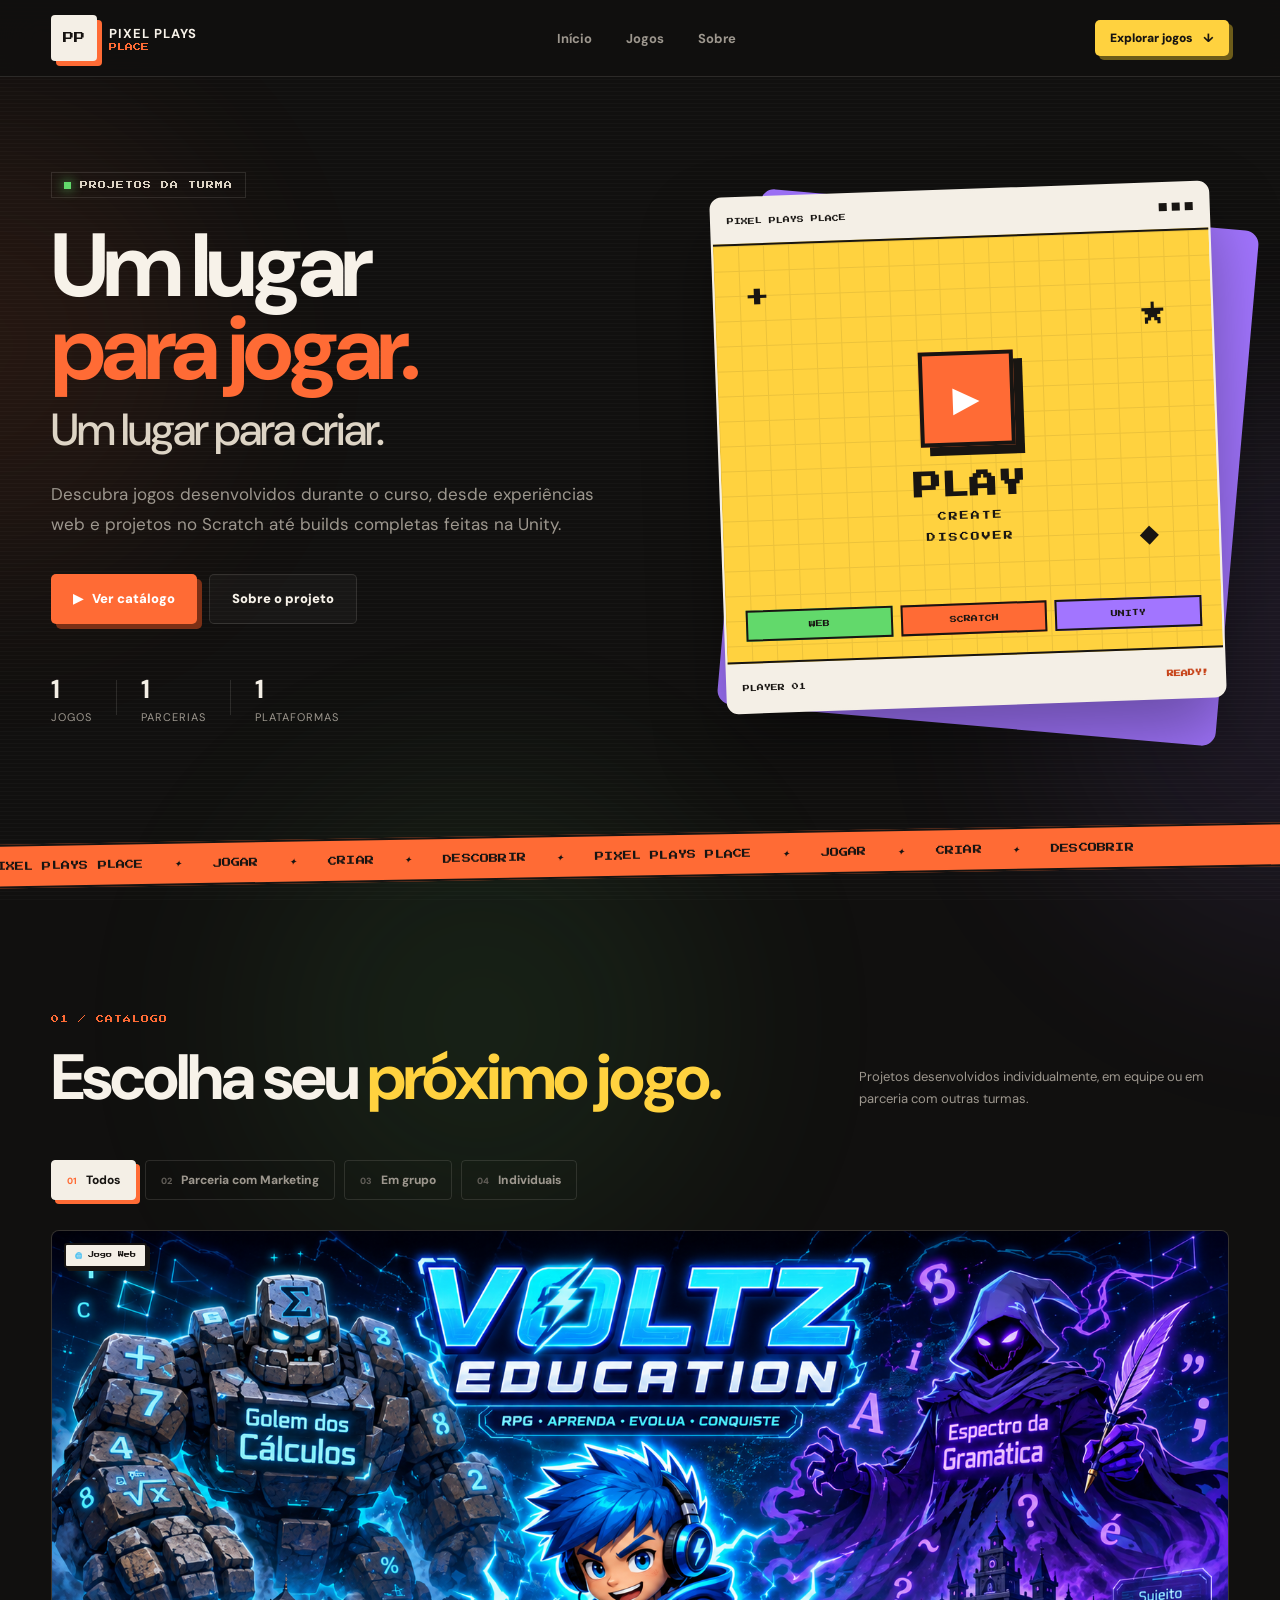
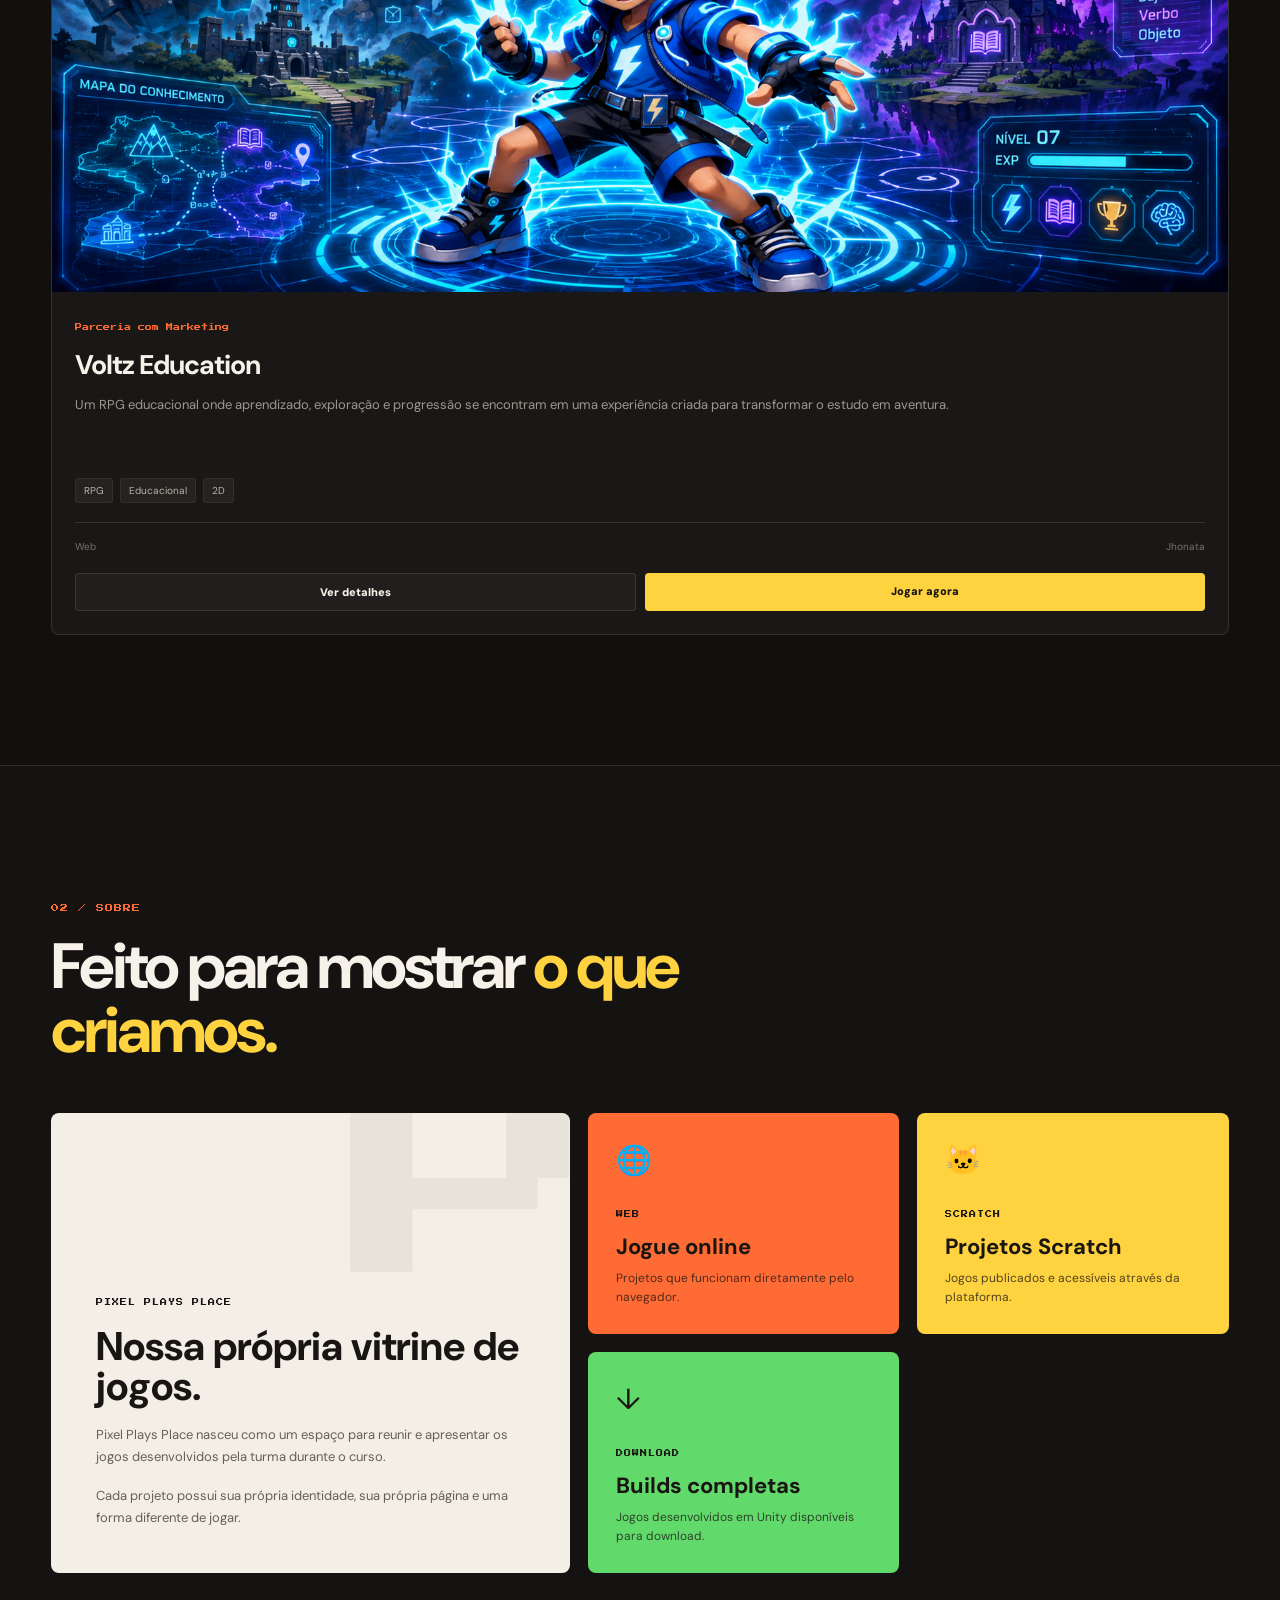
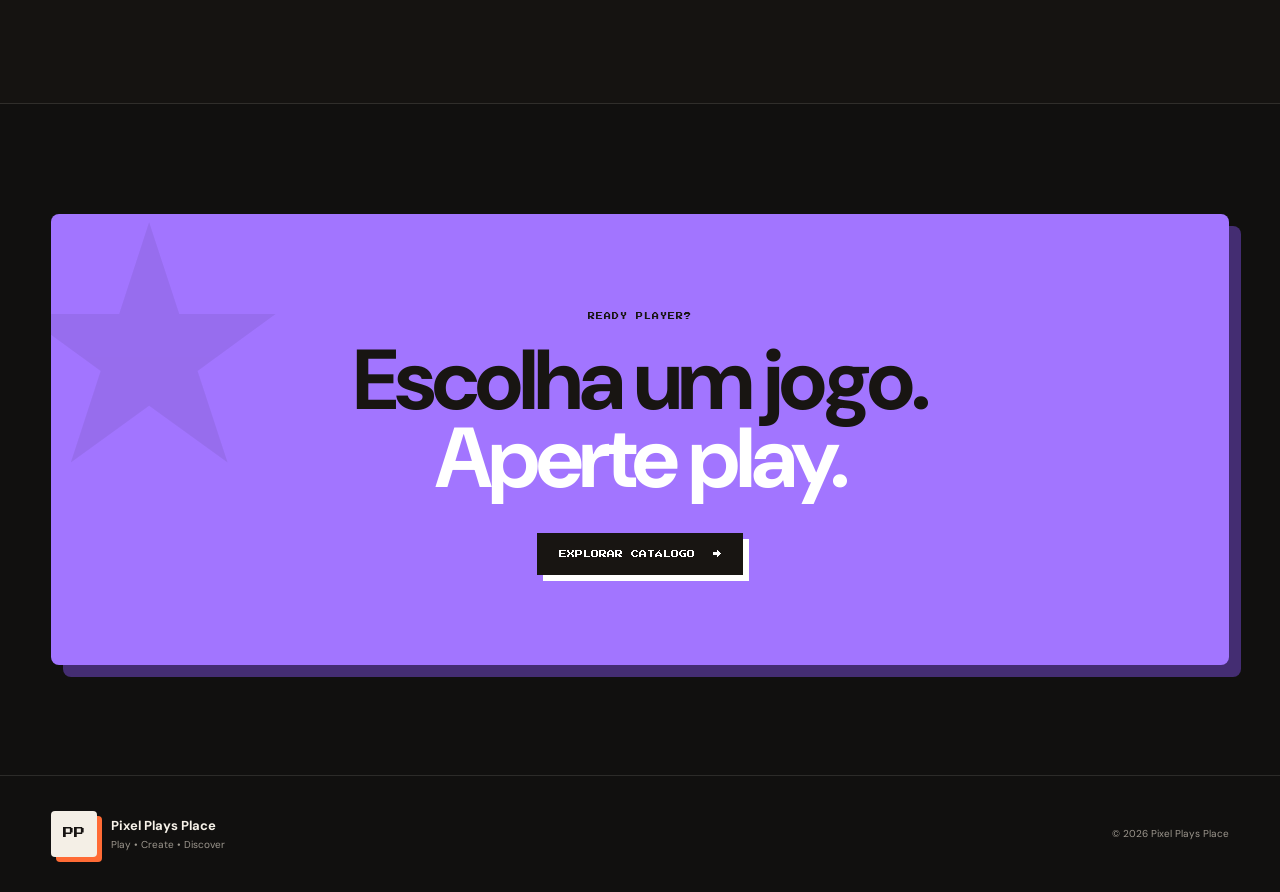
==== index.html @ 3dd35970 "First commit" ====
<!DOCTYPE html>
<html lang="pt-BR">
<head>
  <meta charset="UTF-8">

  <meta
    name="viewport"
    content="width=device-width, initial-scale=1.0"
  >

  <meta
    name="description"
    content="Pixel Plays Place — descubra os jogos desenvolvidos pela nossa turma."
  >

  <title>Pixel Plays Place</title>

  <link rel="preconnect" href="https://fonts.googleapis.com">
  <link rel="preconnect" href="https://fonts.gstatic.com" crossorigin>

  <link
    href="https://fonts.googleapis.com/css2?family=DM+Sans:wght@400;500;600;700;800&family=Press+Start+2P&display=swap"
    rel="stylesheet"
  >

  <link rel="stylesheet" href="style.css">
</head>

<body>

  <!-- DECORAÇÃO -->
  <div class="background-noise"></div>

  <div class="floating-shape shape-one"></div>
  <div class="floating-shape shape-two"></div>
  <div class="floating-shape shape-three"></div>


  <!-- HEADER -->
  <header class="header">

    <div class="container header-content">

      <a href="#inicio" class="brand">

        <div class="brand-icon">
          PP
        </div>

        <div class="brand-text">
          <strong>PIXEL PLAYS</strong>
          <span>PLACE</span>
        </div>

      </a>


      <nav class="nav">

        <a href="#inicio">
          Início
        </a>

        <a href="#jogos">
          Jogos
        </a>

        <a href="#sobre">
          Sobre
        </a>

      </nav>


      <a
        href="#jogos"
        class="header-action"
      >
        Explorar jogos
        <span>↓</span>
      </a>

    </div>

  </header>



  <main>


    <!-- ========================================= -->
    <!-- HERO -->
    <!-- ========================================= -->

    <section class="hero" id="inicio">

      <div class="container hero-grid">


        <div class="hero-text">

          <div class="hero-label">
            <span class="status-dot"></span>
            PROJETOS DA TURMA
          </div>


          <h1>
            Um lugar
            <span>para jogar.</span>

            <small>
              Um lugar para criar.
            </small>
          </h1>


          <p>
            Descubra jogos desenvolvidos durante o curso,
            desde experiências web e projetos no Scratch
            até builds completas feitas na Unity.
          </p>


          <div class="hero-actions">

            <a
              href="#jogos"
              class="main-button"
            >
              <span>▶</span>
              Ver catálogo
            </a>


            <a
              href="#sobre"
              class="ghost-button"
            >
              Sobre o projeto
            </a>

          </div>


          <div class="hero-stats">

            <div class="hero-stat">
              <strong id="totalJogos">
                0
              </strong>

              <span>
                jogos
              </span>
            </div>


            <div class="stat-divider"></div>


            <div class="hero-stat">
              <strong id="totalParcerias">
                0
              </strong>

              <span>
                parcerias
              </span>
            </div>


            <div class="stat-divider"></div>


            <div class="hero-stat">
              <strong id="totalPlataformas">
                0
              </strong>

              <span>
                plataformas
              </span>
            </div>

          </div>

        </div>



        <!-- ARTE DA MARCA -->
        <div class="hero-visual">

          <div class="playground-shadow"></div>


          <div class="playground-card">

            <div class="playground-top">

              <span>
                PIXEL PLAYS PLACE
              </span>

              <div class="mini-dots">
                <i></i>
                <i></i>
                <i></i>
              </div>

            </div>


            <div class="playground-screen">

              <div class="pixel-decoration pixel-a">
                +
              </div>

              <div class="pixel-decoration pixel-b">
                ★
              </div>

              <div class="pixel-decoration pixel-c">
                ◆
              </div>


              <div class="play-logo">

                <div class="play-logo-symbol">
                  ▶
                </div>

                <strong>
                  PLAY
                </strong>

                <span>
                  CREATE
                </span>

                <span>
                  DISCOVER
                </span>

              </div>


              <div class="platform-row">

                <div class="platform-chip web">
                  WEB
                </div>

                <div class="platform-chip scratch">
                  SCRATCH
                </div>

                <div class="platform-chip unity">
                  UNITY
                </div>

              </div>

            </div>


            <div class="playground-footer">

              <span>
                PLAYER 01
              </span>

              <strong>
                READY!
              </strong>

            </div>

          </div>

        </div>

      </div>

    </section>



    <!-- ========================================= -->
    <!-- MARQUEE -->
    <!-- ========================================= -->

    <section class="marquee-section">

      <div class="marquee">

        <div class="marquee-content">

          <span>
            PIXEL PLAYS PLACE
          </span>

          <i>✦</i>

          <span>
            JOGAR
          </span>

          <i>✦</i>

          <span>
            CRIAR
          </span>

          <i>✦</i>

          <span>
            DESCOBRIR
          </span>

          <i>✦</i>

          <span>
            PIXEL PLAYS PLACE
          </span>

          <i>✦</i>

          <span>
            JOGAR
          </span>

          <i>✦</i>

          <span>
            CRIAR
          </span>

          <i>✦</i>

          <span>
            DESCOBRIR
          </span>

        </div>

      </div>

    </section>



    <!-- ========================================= -->
    <!-- JOGOS -->
    <!-- ========================================= -->

    <section
      class="games-section"
      id="jogos"
    >

      <div class="container">


        <div class="section-heading">

          <div>

            <span class="section-number">
              01 / CATÁLOGO
            </span>

            <h2>
              Escolha seu
              <span>próximo jogo.</span>
            </h2>

          </div>


          <p>
            Projetos desenvolvidos individualmente,
            em equipe ou em parceria com outras turmas.
          </p>

        </div>



        <!-- FILTROS -->

        <div class="filters">

          <button
            class="filter active"
            data-filter="todos"
          >
            <span>01</span>
            Todos
          </button>


          <button
            class="filter"
            data-filter="marketing"
          >
            <span>02</span>
            Parceria com Marketing
          </button>


          <button
            class="filter"
            data-filter="grupo"
          >
            <span>03</span>
            Em grupo
          </button>


          <button
            class="filter"
            data-filter="individual"
          >
            <span>04</span>
            Individuais
          </button>

        </div>



        <!-- JOGOS GERADOS PELO JS -->

        <div
          class="games-grid"
          id="gamesGrid"
        ></div>



        <!-- VAZIO -->

        <div
          class="empty-state"
          id="emptyState"
        >

          <div class="empty-icon">
            ?
          </div>

          <h3>
            Nenhum jogo por aqui ainda.
          </h3>

          <p>
            Novos projetos serão adicionados em breve.
          </p>

        </div>

      </div>

    </section>



    <!-- ========================================= -->
    <!-- SOBRE -->
    <!-- ========================================= -->

    <section
      class="about-section"
      id="sobre"
    >

      <div class="container">


        <div class="section-heading">

          <div>

            <span class="section-number">
              02 / SOBRE
            </span>

            <h2>
              Feito para mostrar
              <span>o que criamos.</span>
            </h2>

          </div>

        </div>



        <div class="about-grid">


          <article class="about-main-card">

            <div class="about-symbol">
              P
            </div>

            <div>

              <span class="small-label">
                PIXEL PLAYS PLACE
              </span>


              <h3>
                Nossa própria vitrine de jogos.
              </h3>


              <p>
                Pixel Plays Place nasceu como um espaço
                para reunir e apresentar os jogos
                desenvolvidos pela turma durante o curso.
              </p>


              <p>
                Cada projeto possui sua própria identidade,
                sua própria página e uma forma diferente
                de jogar.
              </p>

            </div>

          </article>



          <article class="about-card orange-card">

            <span class="about-icon">
              🌐
            </span>

            <div>

              <span class="small-label">
                WEB
              </span>

              <h3>
                Jogue online
              </h3>

              <p>
                Projetos que funcionam diretamente
                pelo navegador.
              </p>

            </div>

          </article>



          <article class="about-card yellow-card">

            <span class="about-icon">
              🐱
            </span>

            <div>

              <span class="small-label">
                SCRATCH
              </span>

              <h3>
                Projetos Scratch
              </h3>

              <p>
                Jogos publicados e acessíveis
                através da plataforma.
              </p>

            </div>

          </article>



          <article class="about-card green-card">

            <span class="about-icon">
              ↓
            </span>

            <div>

              <span class="small-label">
                DOWNLOAD
              </span>

              <h3>
                Builds completas
              </h3>

              <p>
                Jogos desenvolvidos em Unity
                disponíveis para download.
              </p>

            </div>

          </article>


        </div>

      </div>

    </section>



    <!-- ========================================= -->
    <!-- CTA -->
    <!-- ========================================= -->

    <section class="final-section">

      <div class="container">

        <div class="final-card">

          <div class="final-decoration">
            ★
          </div>


          <span class="small-label">
            READY PLAYER?
          </span>


          <h2>
            Escolha um jogo.
            <br>
            <span>Aperte play.</span>
          </h2>


          <a
            href="#jogos"
            class="final-button"
          >
            EXPLORAR CATÁLOGO
            <span>→</span>
          </a>

        </div>

      </div>

    </section>


  </main>



  <!-- ========================================= -->
  <!-- FOOTER -->
  <!-- ========================================= -->

  <footer class="footer">

    <div class="container footer-content">


      <a href="#inicio" class="footer-brand">

        <div class="brand-icon">
          PP
        </div>

        <div>

          <strong>
            Pixel Plays Place
          </strong>

          <span>
            Play • Create • Discover
          </span>

        </div>

      </a>


      <p>
        ©
        <span id="currentYear"></span>
        Pixel Plays Place
      </p>

    </div>

  </footer>


  <script src="script.js"></script>

</body>
</html>
---- style.css ----
:root {
  --background: #11100f;
  --background-soft: #191715;

  --cream: #f4efe6;
  --cream-dark: #ddd4c5;

  --text: #f7f2e9;
  --text-muted: #9d978e;

  --orange: #ff6b35;
  --yellow: #ffd23f;
  --green: #62d96b;
  --purple: #a275ff;
  --pink: #ff77a8;
  --blue: #5ba8ff;

  --border: rgba(244, 239, 230, 0.12);

  --container: 1200px;
}


/* ==========================================
   RESET
========================================== */

* {
  margin: 0;
  padding: 0;
  box-sizing: border-box;
}


html {
  scroll-behavior: smooth;
}


body {
  min-height: 100vh;

  overflow-x: hidden;

  background:
    var(--background);

  color:
    var(--text);

  font-family:
    "DM Sans",
    sans-serif;
}


a {
  color: inherit;
  text-decoration: none;
}


button {
  font: inherit;
}


img {
  display: block;
  width: 100%;
}


.container {
  width:
    min(
      92%,
      var(--container)
    );

  margin:
    0 auto;
}



/* ==========================================
   BACKGROUND
========================================== */

.background-noise {
  position: fixed;

  inset: 0;

  pointer-events: none;

  z-index: -1;

  opacity: 0.025;

  background-image:
    repeating-linear-gradient(
      0deg,
      white 0,
      white 1px,
      transparent 1px,
      transparent 4px
    );
}


.floating-shape {
  position: fixed;

  z-index: -2;

  border-radius: 50%;

  filter: blur(110px);

  opacity: 0.09;
}


.shape-one {
  width: 450px;
  height: 450px;

  background:
    var(--orange);

  top: 120px;
  left: -250px;
}


.shape-two {
  width: 550px;
  height: 550px;

  background:
    var(--purple);

  right: -320px;
  top: 45%;
}


.shape-three {
  width: 450px;
  height: 450px;

  background:
    var(--green);

  left: 20%;
  bottom: -350px;
}



/* ==========================================
   HEADER
========================================== */

.header {
  position: sticky;

  top: 0;

  z-index: 1000;

  background:
    rgba(17, 16, 15, 0.85);

  backdrop-filter:
    blur(18px);

  border-bottom:
    1px solid var(--border);
}


.header-content {
  min-height: 76px;

  display: flex;

  align-items: center;
  justify-content: space-between;
}


.brand {
  display: flex;

  align-items: center;

  gap: 12px;
}


.brand-icon {
  width: 46px;
  height: 46px;

  display: grid;

  place-items: center;

  background:
    var(--cream);

  color:
    #171412;

  border-radius:
    4px;

  font-family:
    "Press Start 2P",
    monospace;

  font-size: 11px;

  box-shadow:
    5px 5px 0
    var(--orange);
}


.brand-text {
  display: flex;

  flex-direction: column;

  gap: 1px;
}


.brand-text strong {
  font-size: 13px;

  letter-spacing: 1px;
}


.brand-text span {
  color:
    var(--orange);

  font-family:
    "Press Start 2P",
    monospace;

  font-size: 8px;
}


.nav {
  display: flex;

  align-items: center;

  gap: 34px;
}


.nav a {
  position: relative;

  color:
    var(--text-muted);

  font-size: 13px;

  font-weight: 700;

  transition:
    color 0.2s;
}


.nav a::after {
  content: "";

  position: absolute;

  left: 0;
  right: 100%;

  bottom: -7px;

  height: 2px;

  background:
    var(--orange);

  transition:
    right 0.2s;
}


.nav a:hover {
  color:
    white;
}


.nav a:hover::after {
  right: 0;
}


.header-action {
  display: flex;

  align-items: center;

  gap: 10px;

  padding:
    10px 15px;

  color:
    #171412;

  background:
    var(--yellow);

  border-radius:
    5px;

  font-size: 12px;

  font-weight: 900;

  box-shadow:
    4px 4px 0
    #6d5c19;

  transition:
    transform 0.2s,
    box-shadow 0.2s;
}


.header-action:hover {
  transform:
    translate(
      2px,
      2px
    );

  box-shadow:
    2px 2px 0
    #6d5c19;
}



/* ==========================================
   HERO
========================================== */

.hero {
  min-height:
    710px;

  display: flex;

  align-items: center;

  padding:
    95px 0 110px;
}


.hero-grid {
  display: grid;

  grid-template-columns:
    1.05fr 0.95fr;

  align-items: center;

  gap: 80px;
}


.hero-label {
  width:
    fit-content;

  display: flex;

  align-items: center;

  gap: 9px;

  padding:
    8px 12px;

  border:
    1px solid
    var(--border);

  color:
    var(--cream-dark);

  font-family:
    "Press Start 2P",
    monospace;

  font-size:
    8px;

  letter-spacing:
    1px;
}


.status-dot {
  width: 7px;
  height: 7px;

  background:
    var(--green);

  box-shadow:
    0 0 12px
    var(--green);
}


.hero h1 {
  margin-top:
    26px;

  font-size:
    clamp(
      52px,
      7vw,
      90px
    );

  line-height:
    0.93;

  letter-spacing:
    -5px;
}


.hero h1 > span {
  display: block;

  color:
    var(--orange);
}


.hero h1 small {
  display: block;

  margin-top:
    18px;

  color:
    var(--cream-dark);

  font-size:
    clamp(
      25px,
      4vw,
      45px
    );

  font-weight:
    500;

  letter-spacing:
    -2px;
}


.hero-text > p {
  max-width:
    610px;

  margin-top:
    30px;

  color:
    var(--text-muted);

  font-size:
    17px;

  line-height:
    1.75;
}


.hero-actions {
  display: flex;

  gap: 12px;

  margin-top:
    34px;
}


.main-button,
.ghost-button {
  min-height: 50px;

  padding:
    0 22px;

  display: inline-flex;

  align-items: center;
  justify-content: center;

  gap: 9px;

  border-radius:
    5px;

  font-size:
    13px;

  font-weight:
    900;

  transition:
    0.2s;
}


.main-button {
  background:
    var(--orange);

  color:
    white;

  box-shadow:
    5px 5px 0
    #7b3016;
}


.main-button:hover {
  transform:
    translate(
      2px,
      2px
    );

  box-shadow:
    3px 3px 0
    #7b3016;
}


.ghost-button {
  border:
    1px solid
    var(--border);

  background:
    rgba(
      255,
      255,
      255,
      0.03
    );
}


.ghost-button:hover {
  background:
    rgba(
      255,
      255,
      255,
      0.07
    );
}


.hero-stats {
  margin-top:
    48px;

  display: flex;

  align-items: center;

  gap: 24px;
}


.hero-stat {
  display: flex;

  flex-direction: column;

  gap: 4px;
}


.hero-stat strong {
  color:
    var(--cream);

  font-size: 26px;
}


.hero-stat span {
  color:
    var(--text-muted);

  font-size:
    11px;

  text-transform:
    uppercase;

  letter-spacing:
    1px;
}


.stat-divider {
  width: 1px;
  height: 35px;

  background:
    var(--border);
}



/* ==========================================
   HERO VISUAL
========================================== */

.hero-visual {
  position: relative;

  max-width:
    500px;

  width: 100%;

  margin:
    auto;
}


.playground-shadow {
  position: absolute;

  inset:
    20px -20px -20px 20px;

  background:
    var(--purple);

  border-radius:
    14px;

  transform:
    rotate(5deg);
}


.playground-card {
  position: relative;

  overflow: hidden;

  border:
    2px solid
    var(--cream);

  border-radius:
    12px;

  background:
    var(--cream);

  transform:
    rotate(-2deg);

  box-shadow:
    0 35px 70px
    rgba(
      0,
      0,
      0,
      0.35
    );

  transition:
    transform 0.3s;
}


.playground-card:hover {
  transform:
    rotate(0)
    translateY(-7px);
}


.playground-top {
  min-height:
    45px;

  padding:
    0 15px;

  display: flex;

  align-items: center;
  justify-content: space-between;

  color:
    #1b1815;

  font-family:
    "Press Start 2P",
    monospace;

  font-size:
    7px;
}


.mini-dots {
  display: flex;

  gap: 5px;
}


.mini-dots i {
  width: 8px;
  height: 8px;

  display: block;

  background:
    #181512;
}


.playground-screen {
  min-height:
    420px;

  position: relative;

  display: flex;

  flex-direction: column;

  align-items: center;
  justify-content: center;

  overflow: hidden;

  color:
    #181512;

  background:
    var(--yellow);

  border-top:
    2px solid
    #181512;

  border-bottom:
    2px solid
    #181512;
}


.playground-screen::before {
  content: "";

  position: absolute;

  inset: 0;

  opacity:
    0.08;

  background-image:
    linear-gradient(
      #171412 1px,
      transparent 1px
    ),
    linear-gradient(
      90deg,
      #171412 1px,
      transparent 1px
    );

  background-size:
    25px 25px;
}


.play-logo {
  position: relative;

  z-index: 2;

  display: flex;

  flex-direction: column;

  align-items: center;
}


.play-logo-symbol {
  width: 95px;
  height: 95px;

  margin-bottom:
    25px;

  display: grid;

  place-items: center;

  background:
    var(--orange);

  color:
    white;

  font-size:
    35px;

  border:
    4px solid
    #181512;

  box-shadow:
    9px 9px 0
    #181512;
}


.play-logo strong {
  font-family:
    "Press Start 2P",
    monospace;

  font-size:
    28px;
}


.play-logo span {
  margin-top:
    12px;

  font-family:
    "Press Start 2P",
    monospace;

  font-size:
    9px;

  letter-spacing:
    2px;
}


.platform-row {
  position: absolute;

  left: 20px;
  right: 20px;
  bottom: 20px;

  z-index: 2;

  display: grid;

  grid-template-columns:
    repeat(
      3,
      1fr
    );

  gap: 8px;
}


.platform-chip {
  padding:
    10px 4px;

  text-align: center;

  border:
    2px solid
    #181512;

  color:
    #181512;

  font-family:
    "Press Start 2P",
    monospace;

  font-size:
    7px;
}


.platform-chip.web {
  background:
    var(--green);
}


.platform-chip.scratch {
  background:
    var(--orange);
}


.platform-chip.unity {
  background:
    var(--purple);
}


.pixel-decoration {
  position: absolute;

  z-index: 2;

  font-family:
    "Press Start 2P",
    monospace;

  font-size:
    25px;
}


.pixel-a {
  left: 30px;
  top: 40px;
}


.pixel-b {
  right: 45px;
  top: 70px;
}


.pixel-c {
  right: 60px;
  bottom: 100px;
}


.playground-footer {
  min-height:
    48px;

  padding:
    0 15px;

  display: flex;

  align-items: center;
  justify-content: space-between;

  color:
    #181512;

  font-family:
    "Press Start 2P",
    monospace;

  font-size:
    7px;
}


.playground-footer strong {
  color:
    #c7441a;
}



/* ==========================================
   MARQUEE
========================================== */

.marquee-section {
  overflow: hidden;

  padding:
    14px 0;

  color:
    #171412;

  background:
    var(--orange);

  border-top:
    2px solid
    #171412;

  border-bottom:
    2px solid
    #171412;

  transform:
    rotate(-1deg)
    scale(1.02);
}


.marquee {
  width:
    max-content;
}


.marquee-content {
  display: flex;

  align-items: center;

  gap: 30px;

  white-space:
    nowrap;

  animation:
    marqueeMove
    22s linear infinite;

  font-family:
    "Press Start 2P",
    monospace;

  font-size:
    9px;
}


@keyframes marqueeMove {

  from {
    transform:
      translateX(0);
  }

  to {
    transform:
      translateX(-50%);
  }

}



/* ==========================================
   SEÇÕES
========================================== */

.games-section,
.about-section {
  padding:
    130px 0;
}


.section-heading {
  display: flex;

  justify-content:
    space-between;

  align-items:
    flex-end;

  gap:
    60px;

  margin-bottom:
    50px;
}


.section-number {
  color:
    var(--orange);

  font-family:
    "Press Start 2P",
    monospace;

  font-size:
    8px;

  letter-spacing:
    1px;
}


.section-heading h2 {
  max-width:
    700px;

  margin-top:
    18px;

  font-size:
    clamp(
      38px,
      5vw,
      65px
    );

  line-height:
    1;

  letter-spacing:
    -3px;
}


.section-heading h2 span {
  color:
    var(--yellow);
}


.section-heading > p {
  max-width:
    370px;

  color:
    var(--text-muted);

  font-size:
    13px;

  line-height:
    1.7;
}



/* ==========================================
   FILTROS
========================================== */

.filters {
  display: flex;

  flex-wrap: wrap;

  gap: 9px;

  margin-bottom:
    30px;
}


.filter {
  padding:
    11px 15px;

  border:
    1px solid
    var(--border);

  border-radius:
    4px;

  background:
    transparent;

  color:
    var(--text-muted);

  cursor:
    pointer;

  font-size:
    12px;

  font-weight:
    800;

  transition:
    0.2s;
}


.filter span {
  margin-right:
    6px;

  color:
    #625e58;

  font-size:
    9px;
}


.filter:hover {
  background:
    rgba(
      255,
      255,
      255,
      0.04
    );

  color:
    white;
}


.filter.active {
  background:
    var(--cream);

  color:
    #181512;

  border-color:
    var(--cream);

  box-shadow:
    4px 4px 0
    var(--orange);
}


.filter.active span {
  color:
    var(--orange);
}



/* ==========================================
   GAME GRID
========================================== */

.games-grid {
  display: grid;

  grid-template-columns:
    repeat(
      auto-fit,
      minmax(
        300px,
        1fr
      )
    );

  gap: 25px;
}



/* ==========================================
   GAME CARD
========================================== */

.game-card {
  position: relative;

  overflow: hidden;

  border-radius:
    8px;

  background:
    #1a1816;

  border:
    1px solid
    var(--border);

  transition:
    transform 0.25s,
    box-shadow 0.25s;
}


.game-card:hover {
  transform:
    translateY(-8px);

  box-shadow:
    8px 8px 0
    var(--purple);
}


.game-cover {
  position: relative;

  aspect-ratio:
    16 / 9;

  overflow: hidden;

  background:
    #292522;
}


.game-cover img {
  width: 100%;
  height: 100%;

  object-fit: cover;

  object-position:
    center;

  transition:
    transform 0.4s;
}


.game-card:hover
.game-cover img {
  transform:
    scale(1.045);
}


.game-placeholder {
  width: 100%;
  height: 100%;

  display: grid;

  place-items: center;

  background:
    var(--yellow);

  color:
    #181512;
}


.game-placeholder span {
  font-family:
    "Press Start 2P",
    monospace;

  font-size:
    30px;
}


.game-type {
  position: absolute;

  top: 12px;
  left: 12px;

  padding:
    7px 9px;

  color:
    #181512;

  background:
    var(--cream);

  border:
    2px solid
    #181512;

  border-radius:
    3px;

  font-family:
    "Press Start 2P",
    monospace;

  font-size:
    6px;

  box-shadow:
    3px 3px 0
    #181512;
}


.game-content {
  padding:
    23px;
}


.game-category {
  color:
    var(--orange);

  font-family:
    "Press Start 2P",
    monospace;

  font-size:
    7px;

  line-height:
    1.7;
}


.game-content h3 {
  margin-top:
    11px;

  font-size:
    27px;

  letter-spacing:
    -1px;
}


.game-description {
  margin-top:
    12px;

  min-height:
    66px;

  color:
    var(--text-muted);

  font-size:
    13px;

  line-height:
    1.65;
}


.game-tags {
  display: flex;

  flex-wrap: wrap;

  gap: 7px;

  margin-top:
    18px;
}


.game-tags span {
  padding:
    5px 8px;

  background:
    rgba(
      255,
      255,
      255,
      0.05
    );

  border:
    1px solid
    rgba(
      255,
      255,
      255,
      0.06
    );

  color:
    #bbb3a8;

  border-radius:
    3px;

  font-size:
    10px;
}


.game-meta {
  display: flex;

  justify-content:
    space-between;

  gap: 15px;

  margin-top:
    19px;

  padding-top:
    17px;

  border-top:
    1px solid
    var(--border);

  color:
    #77716a;

  font-size:
    10px;
}


.game-actions {
  display: grid;

  grid-template-columns:
    1fr 1fr;

  gap: 9px;

  margin-top:
    20px;
}


.game-button {
  padding:
    11px;

  text-align:
    center;

  border-radius:
    4px;

  font-size:
    11px;

  font-weight:
    900;

  transition:
    0.2s;
}


.details-button {
  border:
    1px solid
    var(--border);

  background:
    rgba(
      255,
      255,
      255,
      0.03
    );
}


.details-button:hover {
  background:
    rgba(
      255,
      255,
      255,
      0.08
    );
}


.play-button {
  color:
    #171412;

  background:
    var(--yellow);
}


.play-button:hover {
  background:
    var(--orange);

  color:
    white;
}



/* ==========================================
   EMPTY
========================================== */

.empty-state {
  display: none;

  padding:
    80px 20px;

  text-align: center;

  border:
    1px dashed
    var(--border);
}


.empty-icon {
  width: 60px;
  height: 60px;

  margin:
    0 auto;

  display: grid;

  place-items: center;

  color:
    #181512;

  background:
    var(--yellow);

  font-family:
    "Press Start 2P",
    monospace;

  box-shadow:
    5px 5px 0
    var(--orange);
}


.empty-state h3 {
  margin-top:
    25px;
}


.empty-state p {
  margin-top:
    8px;

  color:
    var(--text-muted);
}



/* ==========================================
   ABOUT
========================================== */

.about-section {
  background:
    #151311;

  border-top:
    1px solid
    var(--border);

  border-bottom:
    1px solid
    var(--border);
}


.about-grid {
  display: grid;

  grid-template-columns:
    1.25fr 0.75fr 0.75fr;

  gap: 18px;
}


.about-main-card {
  grid-row:
    span 2;

  position: relative;

  overflow: hidden;

  padding:
    45px;

  display: flex;

  align-items:
    flex-end;

  min-height:
    460px;

  color:
    #181512;

  background:
    var(--cream);

  border-radius:
    8px;
}


.about-symbol {
  position: absolute;

  right: -30px;
  top: -60px;

  font-family:
    "Press Start 2P",
    monospace;

  font-size:
    250px;

  opacity:
    0.05;
}


.about-main-card h3 {
  max-width:
    450px;

  margin-top:
    15px;

  font-size:
    40px;

  line-height:
    1;
}


.about-main-card p {
  max-width:
    550px;

  margin-top:
    18px;

  color:
    #655f58;

  line-height:
    1.65;

  font-size:
    13px;
}


.small-label {
  font-family:
    "Press Start 2P",
    monospace;

  font-size:
    7px;

  letter-spacing:
    1px;
}


.about-card {
  min-height:
    220px;

  padding:
    28px;

  display: flex;

  flex-direction:
    column;

  justify-content:
    space-between;

  border-radius:
    8px;

  color:
    #181512;
}


.orange-card {
  background:
    var(--orange);
}


.yellow-card {
  background:
    var(--yellow);
}


.green-card {
  background:
    var(--green);
}


.about-icon {
  font-size:
    29px;
}


.about-card h3 {
  margin-top:
    9px;

  font-size:
    22px;
}


.about-card p {
  margin-top:
    8px;

  max-width:
    250px;

  font-size:
    12px;

  line-height:
    1.55;

  opacity:
    0.75;
}



/* ==========================================
   FINAL
========================================== */

.final-section {
  padding:
    110px 0;
}


.final-card {
  position: relative;

  overflow: hidden;

  padding:
    90px 30px;

  text-align:
    center;

  color:
    #181512;

  background:
    var(--purple);

  border-radius:
    8px;

  box-shadow:
    12px 12px 0
    #442d72;
}


.final-decoration {
  position: absolute;

  left: -50px;
  top: -80px;

  font-size:
    330px;

  opacity:
    0.07;
}


.final-card h2 {
  position: relative;

  margin-top:
    16px;

  font-size:
    clamp(
      40px,
      7vw,
      85px
    );

  line-height:
    0.92;

  letter-spacing:
    -4px;
}


.final-card h2 span {
  color:
    white;
}


.final-button {
  position: relative;

  margin-top:
    35px;

  display: inline-flex;

  align-items: center;

  gap: 18px;

  padding:
    15px 20px;

  color:
    white;

  background:
    #181512;

  border:
    2px solid
    #181512;

  font-family:
    "Press Start 2P",
    monospace;

  font-size:
    8px;

  box-shadow:
    6px 6px 0
    white;

  transition:
    0.2s;
}


.final-button:hover {
  transform:
    translate(
      3px,
      3px
    );

  box-shadow:
    3px 3px 0
    white;
}



/* ==========================================
   FOOTER
========================================== */

.footer {
  padding:
    35px 0;

  border-top:
    1px solid
    var(--border);
}


.footer-content {
  display: flex;

  justify-content:
    space-between;

  align-items:
    center;
}


.footer-brand {
  display: flex;

  align-items:
    center;

  gap: 14px;
}


.footer-brand > div:last-child {
  display: flex;

  flex-direction:
    column;

  gap: 4px;
}


.footer-brand strong {
  font-size:
    13px;
}


.footer-brand span {
  color:
    var(--text-muted);

  font-size:
    10px;
}


.footer-content > p {
  color:
    var(--text-muted);

  font-size:
    10px;
}



/* ==========================================
   RESPONSIVO
========================================== */

@media
(max-width: 1000px) {

  .hero-grid {
    grid-template-columns:
      1fr;

    gap: 70px;
  }


  .hero-visual {
    max-width:
      550px;
  }


  .section-heading {
    flex-direction:
      column;

    align-items:
      flex-start;

    gap: 20px;
  }


  .about-grid {
    grid-template-columns:
      1fr 1fr;
  }


  .about-main-card {
    grid-column:
      1 / -1;

    grid-row:
      auto;
  }

}



@media
(max-width: 720px) {

  .nav {
    display:
      none;
  }


  .header-action {
    display:
      none;
  }


  .hero {
    padding-top:
      65px;
  }


  .hero h1 {
    letter-spacing:
      -3px;
  }


  .hero-actions {
    flex-direction:
      column;
  }


  .main-button,
  .ghost-button {
    width:
      100%;
  }


  .hero-stats {
    justify-content:
      space-between;

    gap: 15px;
  }


  .playground-screen {
    min-height:
      370px;
  }


  .games-grid {
    grid-template-columns:
      1fr;
  }


  .about-grid {
    grid-template-columns:
      1fr;
  }


  .about-main-card {
    min-height:
      390px;
  }


  .footer-content {
    flex-direction:
      column;

    align-items:
      flex-start;

    gap: 28px;
  }

}



@media
(max-width: 480px) {

  .brand-text {
    display:
      none;
  }


  .hero h1 {
    font-size:
      48px;
  }


  .hero h1 small {
    font-size:
      27px;
  }


  .hero-stats {
    align-items:
      flex-start;
  }


  .play-logo strong {
    font-size:
      22px;
  }


  .playground-screen {
    min-height:
      330px;
  }


  .platform-row {
    grid-template-columns:
      1fr;
  }


  .pixel-decoration {
    display:
      none;
  }


  .game-actions {
    grid-template-columns:
      1fr;
  }


  .about-main-card {
    padding:
      30px;
  }


  .about-main-card h3 {
    font-size:
      32px;
  }

}
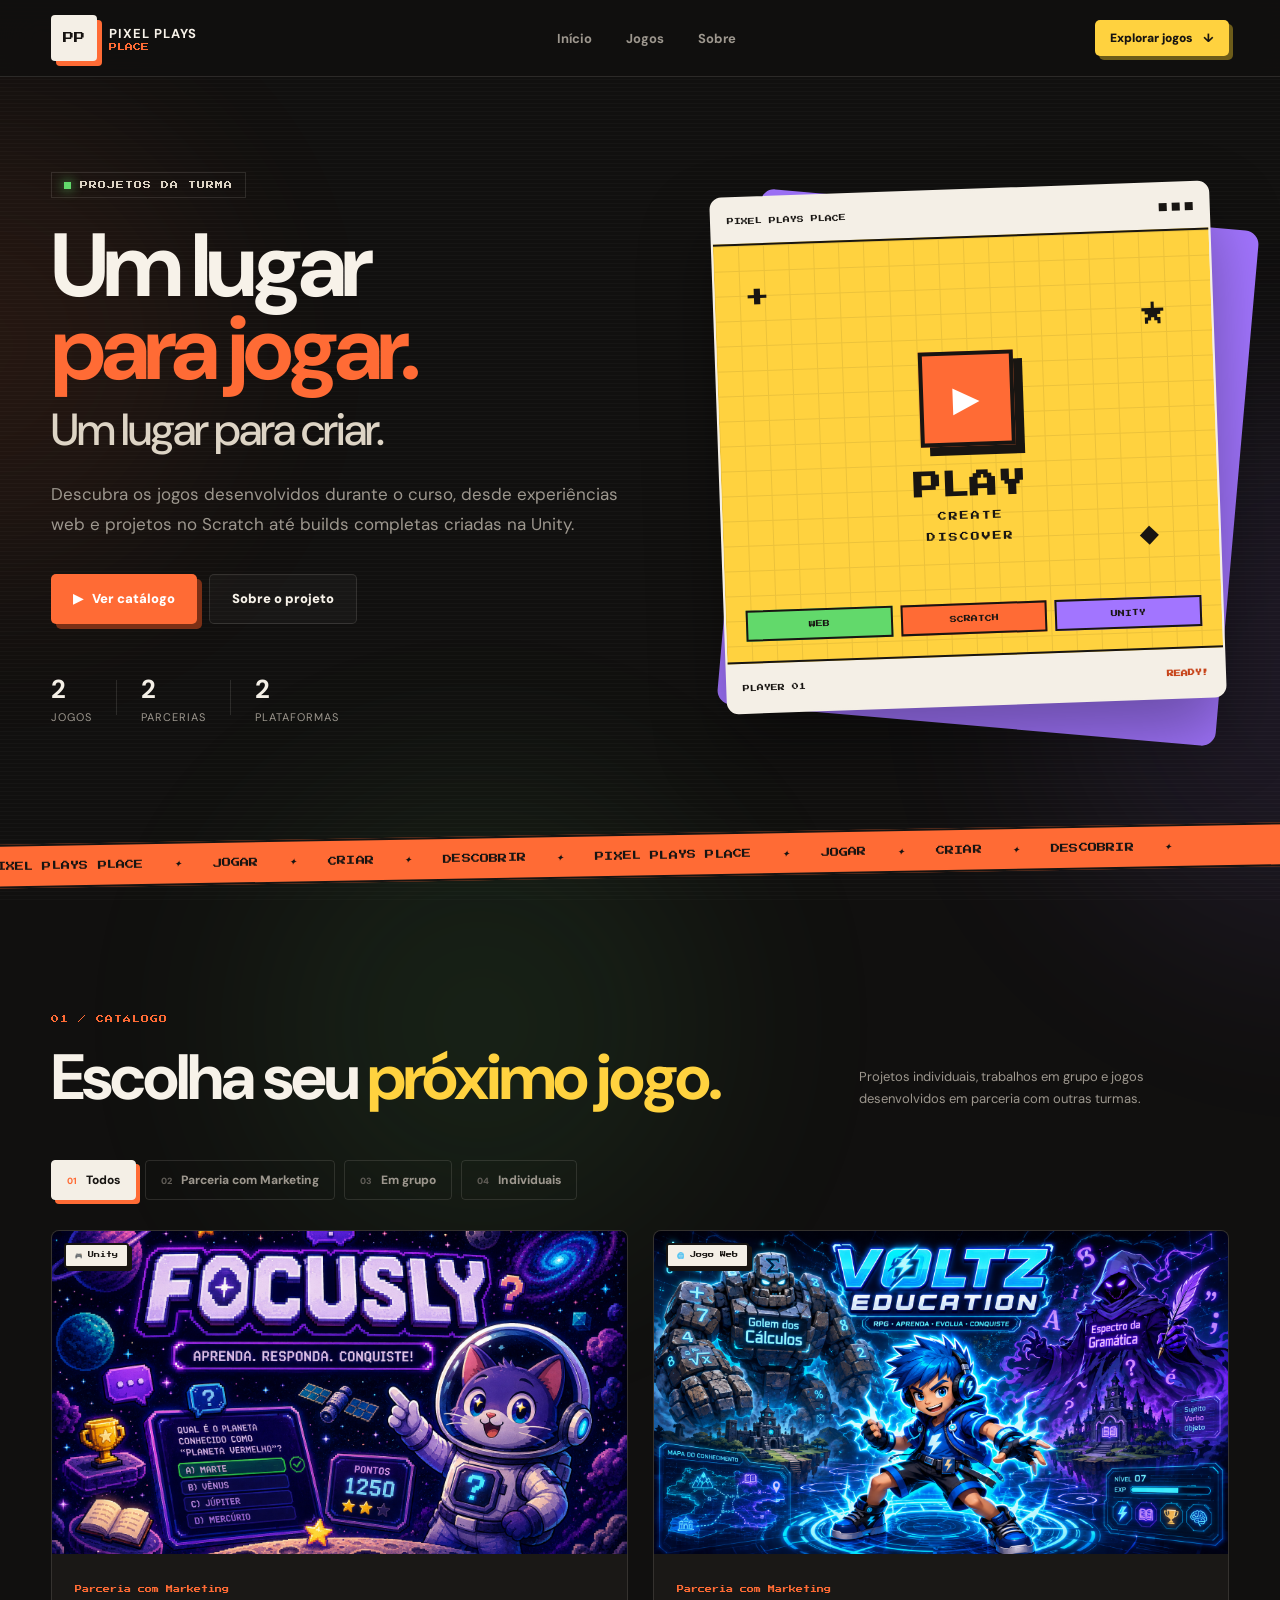
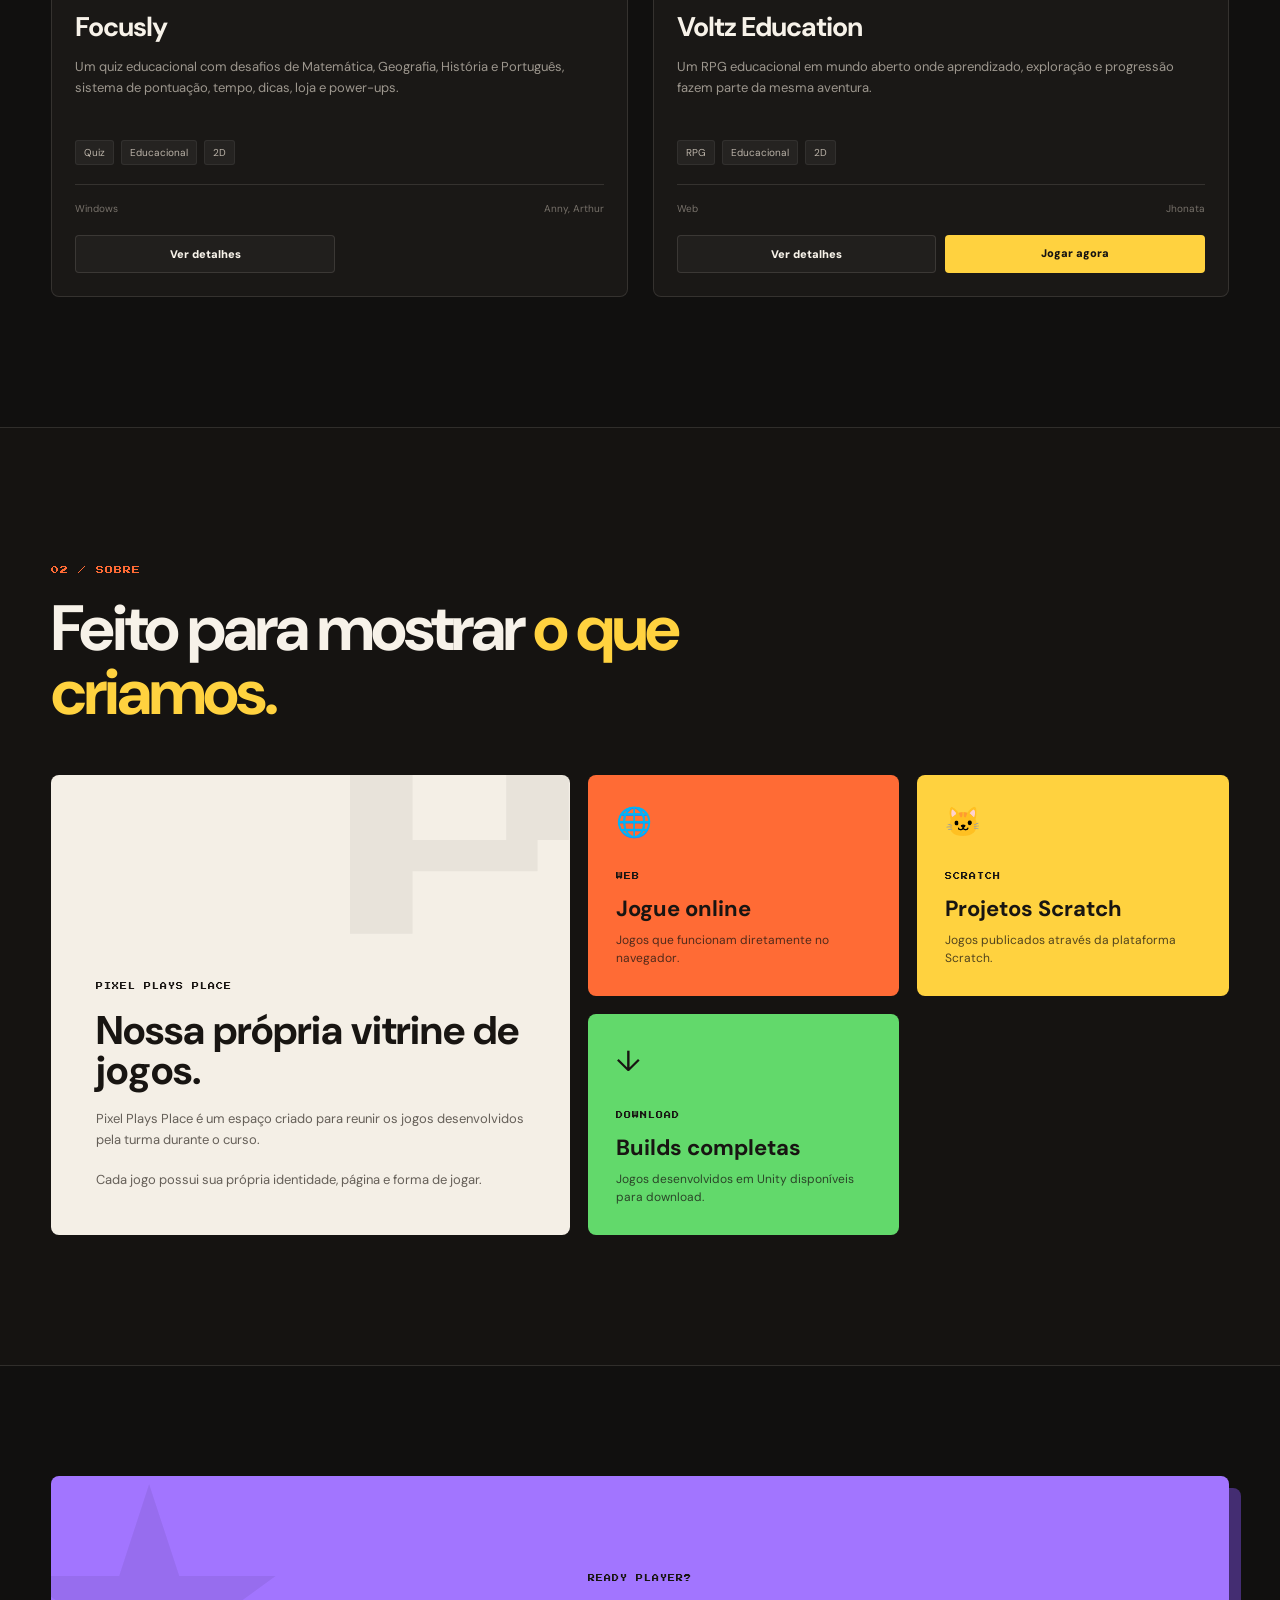
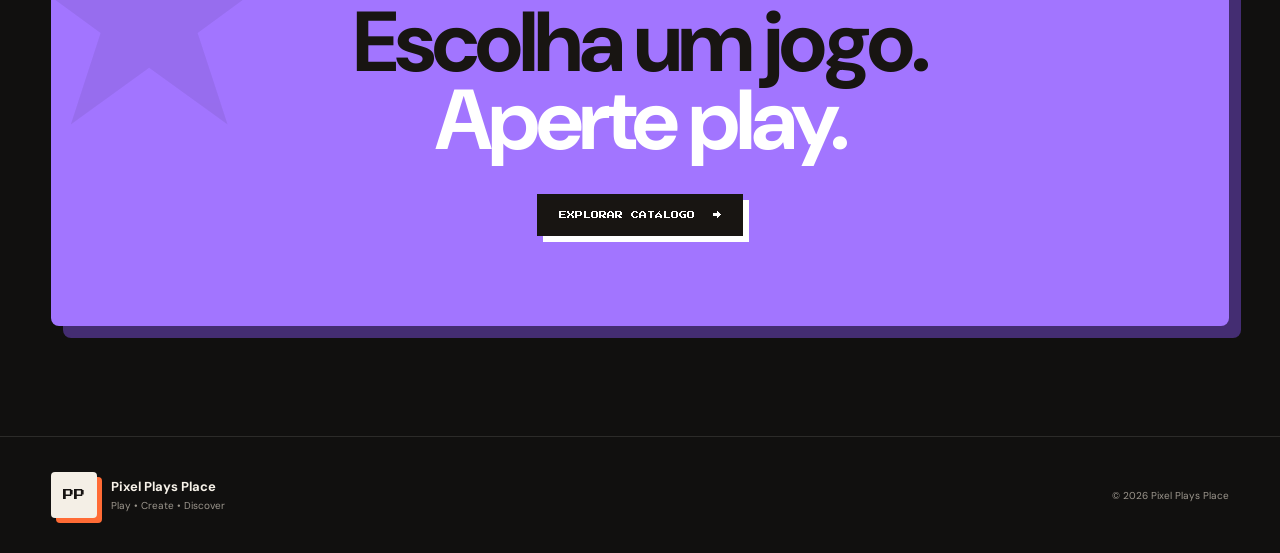
==== commit 1f6dc131: "Focusly" ====
--- a/index.html
+++ b/index.html
@@ -10,7 +10,7 @@
 
   <meta
     name="description"
-    content="Pixel Plays Place — descubra os jogos desenvolvidos pela nossa turma."
+    content="Pixel Plays Place — jogos desenvolvidos pela turma."
   >
 
   <title>Pixel Plays Place</title>
@@ -19,7 +19,7 @@
   <link rel="preconnect" href="https://fonts.gstatic.com" crossorigin>
 
   <link
-    href="https://fonts.googleapis.com/css2?family=DM+Sans:wght@400;500;600;700;800&family=Press+Start+2P&display=swap"
+    href="https://fonts.googleapis.com/css2?family=DM+Sans:wght@400;500;600;700;800;900&family=Press+Start+2P&display=swap"
     rel="stylesheet"
   >
 
@@ -28,7 +28,6 @@
 
 <body>
 
-  <!-- DECORAÇÃO -->
   <div class="background-noise"></div>
 
   <div class="floating-shape shape-one"></div>
@@ -72,10 +71,7 @@
       </nav>
 
 
-      <a
-        href="#jogos"
-        class="header-action"
-      >
+      <a href="#jogos" class="header-action">
         Explorar jogos
         <span>↓</span>
       </a>
@@ -89,10 +85,7 @@
   <main>
 
 
-    <!-- ========================================= -->
     <!-- HERO -->
-    <!-- ========================================= -->
-
     <section class="hero" id="inicio">
 
       <div class="container hero-grid">
@@ -117,27 +110,20 @@
 
 
           <p>
-            Descubra jogos desenvolvidos durante o curso,
+            Descubra os jogos desenvolvidos durante o curso,
             desde experiências web e projetos no Scratch
-            até builds completas feitas na Unity.
+            até builds completas criadas na Unity.
           </p>
 
 
           <div class="hero-actions">
 
-            <a
-              href="#jogos"
-              class="main-button"
-            >
+            <a href="#jogos" class="main-button">
               <span>▶</span>
               Ver catálogo
             </a>
 
-
-            <a
-              href="#sobre"
-              class="ghost-button"
-            >
+            <a href="#sobre" class="ghost-button">
               Sobre o projeto
             </a>
 
@@ -147,13 +133,8 @@
           <div class="hero-stats">
 
             <div class="hero-stat">
-              <strong id="totalJogos">
-                0
-              </strong>
-
-              <span>
-                jogos
-              </span>
+              <strong id="totalJogos">0</strong>
+              <span>jogos</span>
             </div>
 
 
@@ -161,13 +142,8 @@
 
 
             <div class="hero-stat">
-              <strong id="totalParcerias">
-                0
-              </strong>
-
-              <span>
-                parcerias
-              </span>
+              <strong id="totalParcerias">0</strong>
+              <span>parcerias</span>
             </div>
 
 
@@ -175,22 +151,17 @@
 
 
             <div class="hero-stat">
-              <strong id="totalPlataformas">
-                0
-              </strong>
-
-              <span>
-                plataformas
-              </span>
-            </div>
-
-          </div>
-
-        </div>
-
-
-
-        <!-- ARTE DA MARCA -->
+              <strong id="totalPlataformas">0</strong>
+              <span>plataformas</span>
+            </div>
+
+          </div>
+
+        </div>
+
+
+
+        <!-- VISUAL PIXEL PLAYS PLACE -->
         <div class="hero-visual">
 
           <div class="playground-shadow"></div>
@@ -290,61 +261,36 @@
 
 
 
-    <!-- ========================================= -->
-    <!-- MARQUEE -->
-    <!-- ========================================= -->
-
+    <!-- FAIXA -->
     <section class="marquee-section">
 
       <div class="marquee">
 
         <div class="marquee-content">
 
-          <span>
-            PIXEL PLAYS PLACE
-          </span>
-
-          <i>✦</i>
-
-          <span>
-            JOGAR
-          </span>
-
-          <i>✦</i>
-
-          <span>
-            CRIAR
-          </span>
-
-          <i>✦</i>
-
-          <span>
-            DESCOBRIR
-          </span>
-
-          <i>✦</i>
-
-          <span>
-            PIXEL PLAYS PLACE
-          </span>
-
-          <i>✦</i>
-
-          <span>
-            JOGAR
-          </span>
-
-          <i>✦</i>
-
-          <span>
-            CRIAR
-          </span>
-
-          <i>✦</i>
-
-          <span>
-            DESCOBRIR
-          </span>
+          <span>PIXEL PLAYS PLACE</span>
+          <i>✦</i>
+
+          <span>JOGAR</span>
+          <i>✦</i>
+
+          <span>CRIAR</span>
+          <i>✦</i>
+
+          <span>DESCOBRIR</span>
+          <i>✦</i>
+
+          <span>PIXEL PLAYS PLACE</span>
+          <i>✦</i>
+
+          <span>JOGAR</span>
+          <i>✦</i>
+
+          <span>CRIAR</span>
+          <i>✦</i>
+
+          <span>DESCOBRIR</span>
+          <i>✦</i>
 
         </div>
 
@@ -354,14 +300,8 @@
 
 
 
-    <!-- ========================================= -->
     <!-- JOGOS -->
-    <!-- ========================================= -->
-
-    <section
-      class="games-section"
-      id="jogos"
-    >
+    <section class="games-section" id="jogos">
 
       <div class="container">
 
@@ -383,8 +323,8 @@
 
 
           <p>
-            Projetos desenvolvidos individualmente,
-            em equipe ou em parceria com outras turmas.
+            Projetos individuais, trabalhos em grupo
+            e jogos desenvolvidos em parceria com outras turmas.
           </p>
 
         </div>
@@ -392,7 +332,6 @@
 
 
         <!-- FILTROS -->
-
         <div class="filters">
 
           <button
@@ -434,8 +373,7 @@
 
 
 
-        <!-- JOGOS GERADOS PELO JS -->
-
+        <!-- GERADO PELO JS -->
         <div
           class="games-grid"
           id="gamesGrid"
@@ -443,8 +381,6 @@
 
 
 
-        <!-- VAZIO -->
-
         <div
           class="empty-state"
           id="emptyState"
@@ -470,14 +406,8 @@
 
 
 
-    <!-- ========================================= -->
     <!-- SOBRE -->
-    <!-- ========================================= -->
-
-    <section
-      class="about-section"
-      id="sobre"
-    >
+    <section class="about-section" id="sobre">
 
       <div class="container">
 
@@ -516,23 +446,18 @@
                 PIXEL PLAYS PLACE
               </span>
 
-
               <h3>
                 Nossa própria vitrine de jogos.
               </h3>
 
-
               <p>
-                Pixel Plays Place nasceu como um espaço
-                para reunir e apresentar os jogos
-                desenvolvidos pela turma durante o curso.
+                Pixel Plays Place é um espaço criado para reunir
+                os jogos desenvolvidos pela turma durante o curso.
               </p>
 
-
               <p>
-                Cada projeto possui sua própria identidade,
-                sua própria página e uma forma diferente
-                de jogar.
+                Cada jogo possui sua própria identidade,
+                página e forma de jogar.
               </p>
 
             </div>
@@ -558,8 +483,7 @@
               </h3>
 
               <p>
-                Projetos que funcionam diretamente
-                pelo navegador.
+                Jogos que funcionam diretamente no navegador.
               </p>
 
             </div>
@@ -585,8 +509,7 @@
               </h3>
 
               <p>
-                Jogos publicados e acessíveis
-                através da plataforma.
+                Jogos publicados através da plataforma Scratch.
               </p>
 
             </div>
@@ -612,15 +535,14 @@
               </h3>
 
               <p>
-                Jogos desenvolvidos em Unity
-                disponíveis para download.
+                Jogos desenvolvidos em Unity disponíveis
+                para download.
               </p>
 
             </div>
 
           </article>
 
-
         </div>
 
       </div>
@@ -629,10 +551,7 @@
 
 
 
-    <!-- ========================================= -->
-    <!-- CTA -->
-    <!-- ========================================= -->
-
+    <!-- FINAL -->
     <section class="final-section">
 
       <div class="container">
@@ -642,12 +561,10 @@
           <div class="final-decoration">
             ★
           </div>
-
 
           <span class="small-label">
             READY PLAYER?
           </span>
-
 
           <h2>
             Escolha um jogo.
@@ -655,13 +572,12 @@
             <span>Aperte play.</span>
           </h2>
 
-
-          <a
-            href="#jogos"
-            class="final-button"
-          >
+          <a href="#jogos" class="final-button">
+
             EXPLORAR CATÁLOGO
+
             <span>→</span>
+
           </a>
 
         </div>
@@ -670,19 +586,14 @@
 
     </section>
 
-
   </main>
 
 
 
-  <!-- ========================================= -->
   <!-- FOOTER -->
-  <!-- ========================================= -->
-
   <footer class="footer">
 
     <div class="container footer-content">
-
 
       <a href="#inicio" class="footer-brand">
 
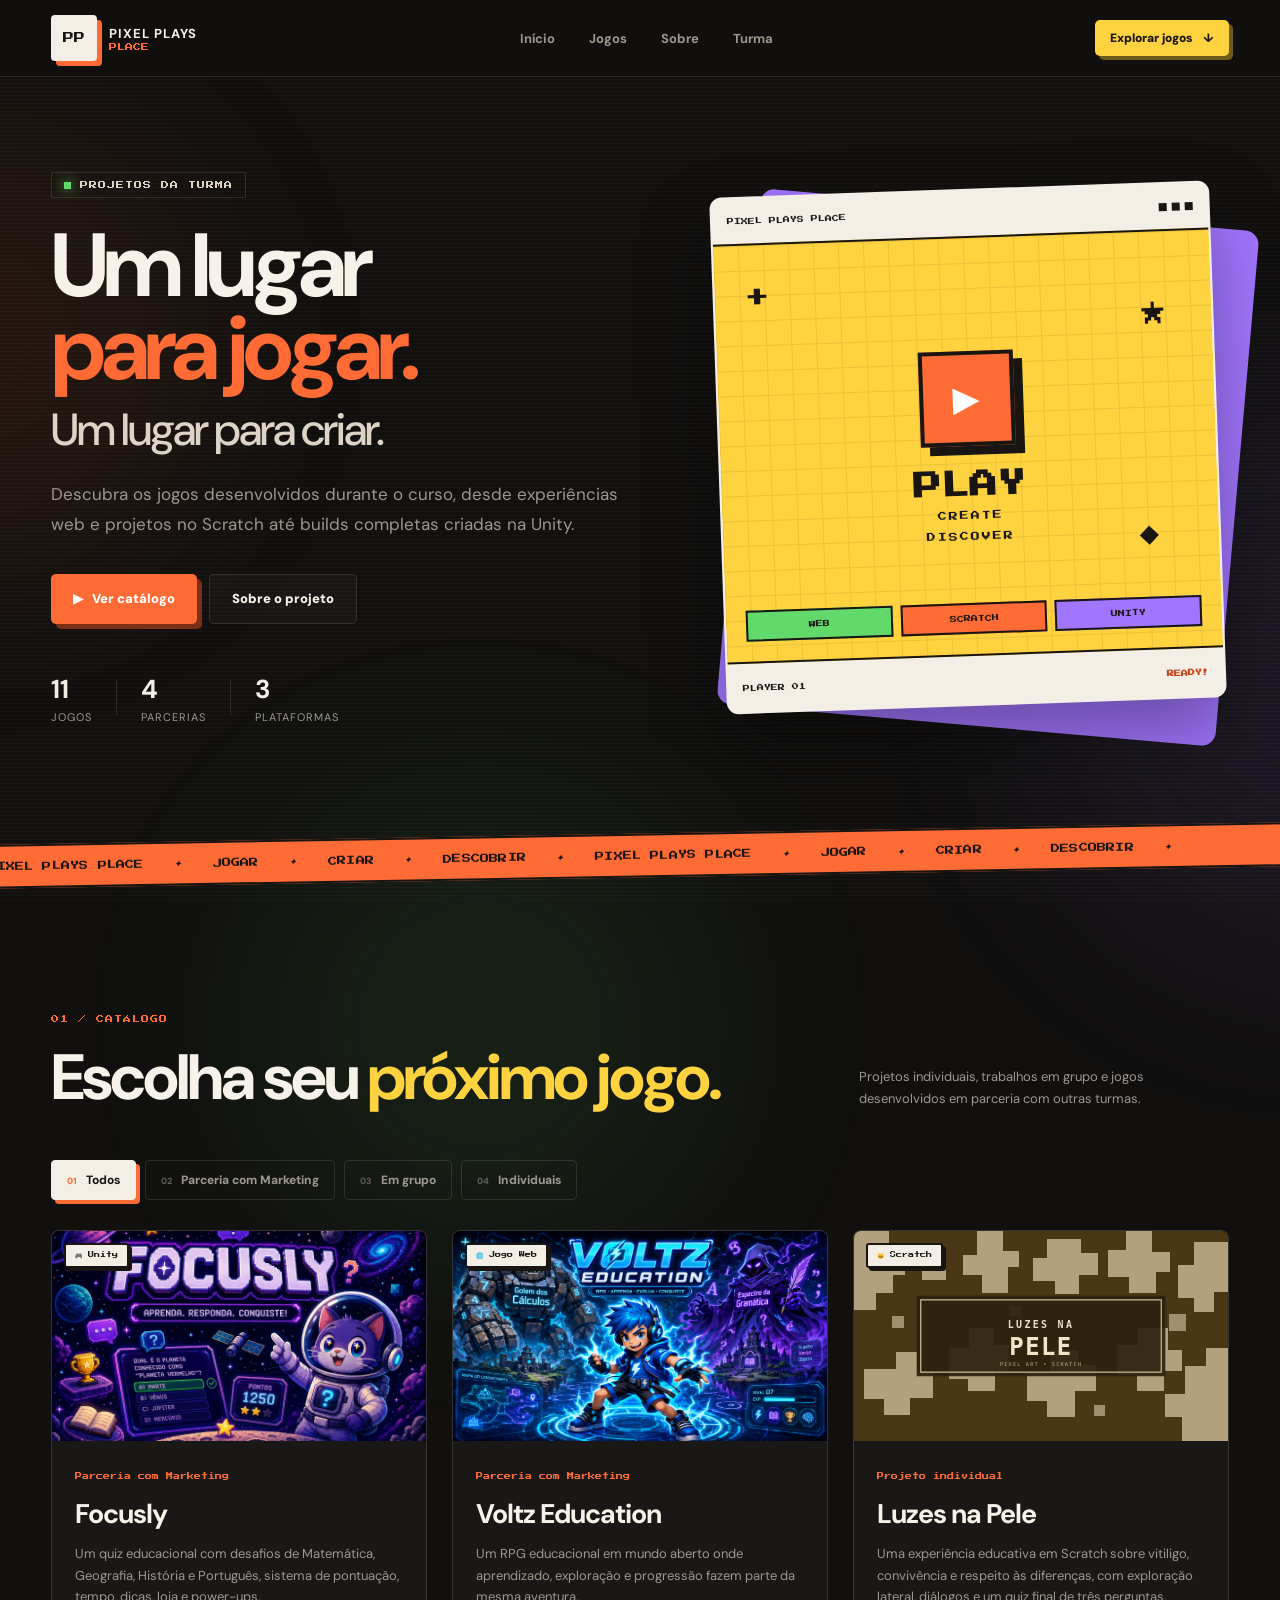
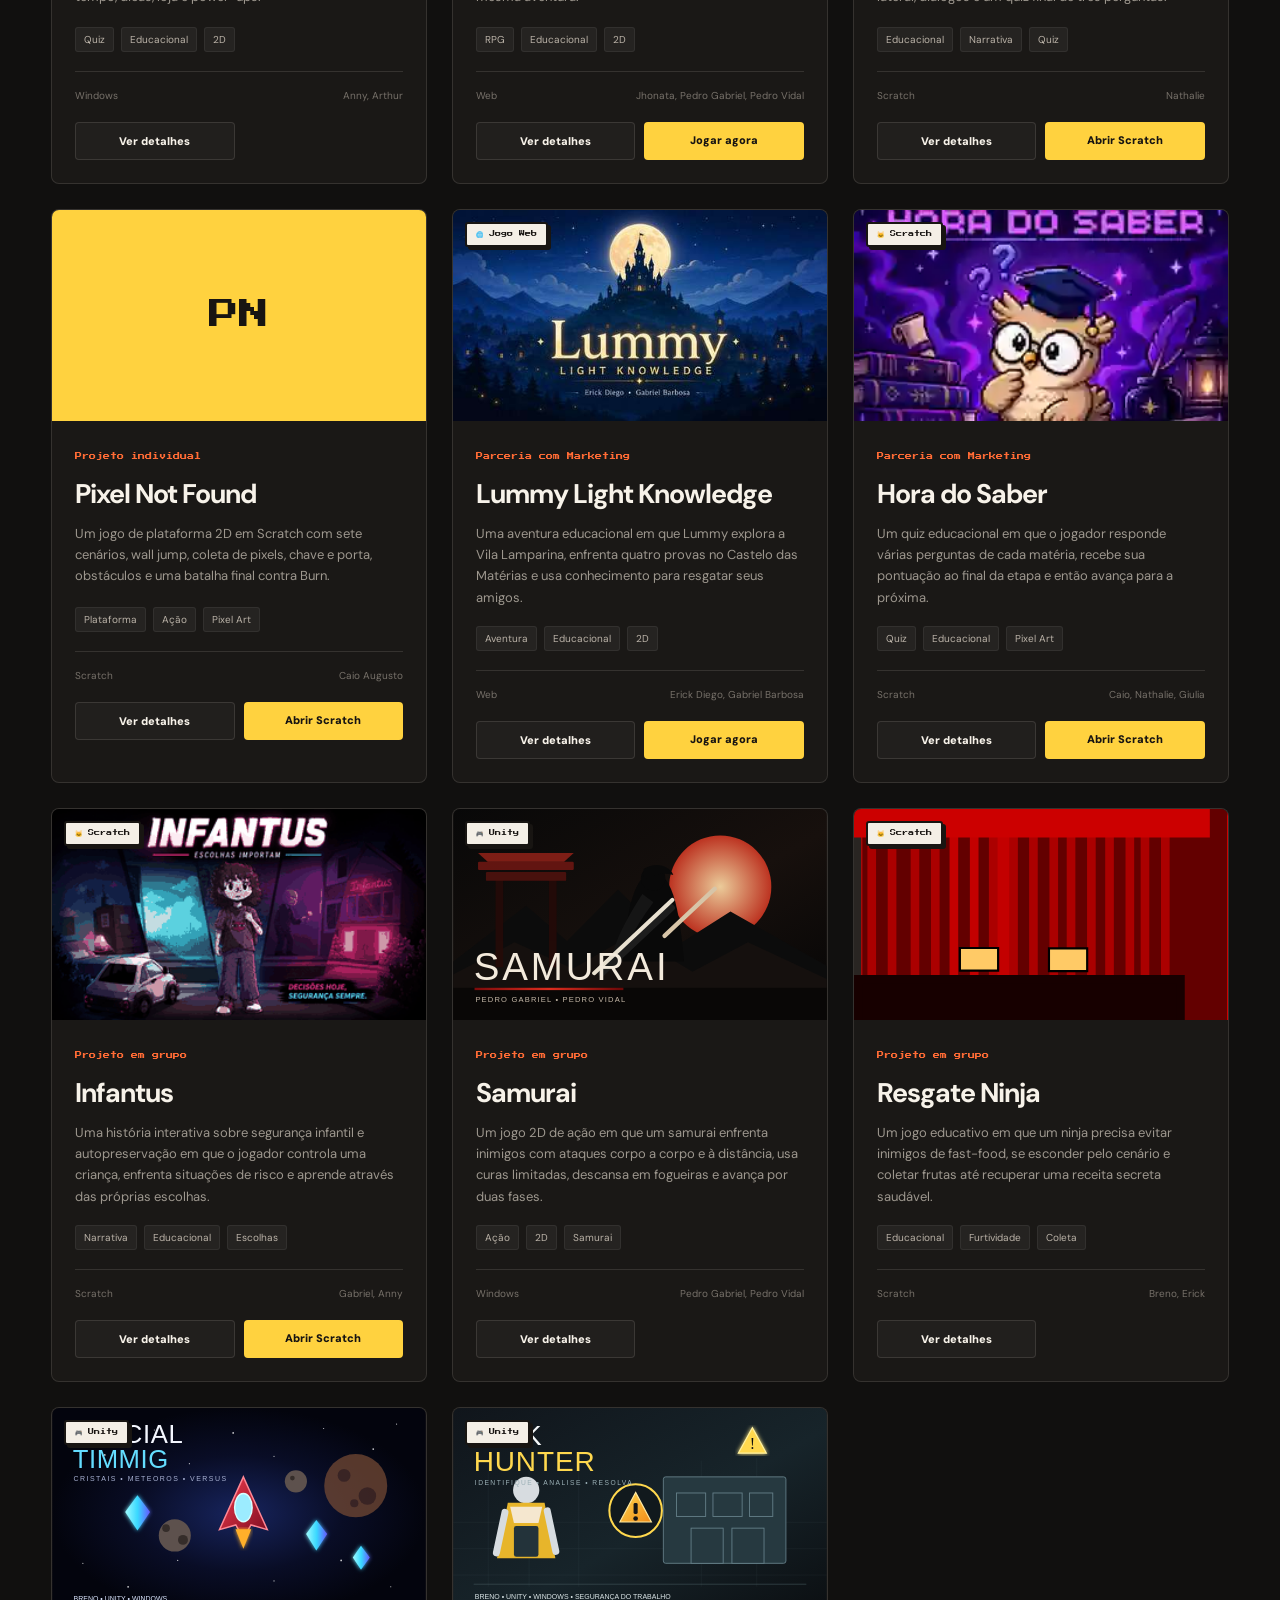
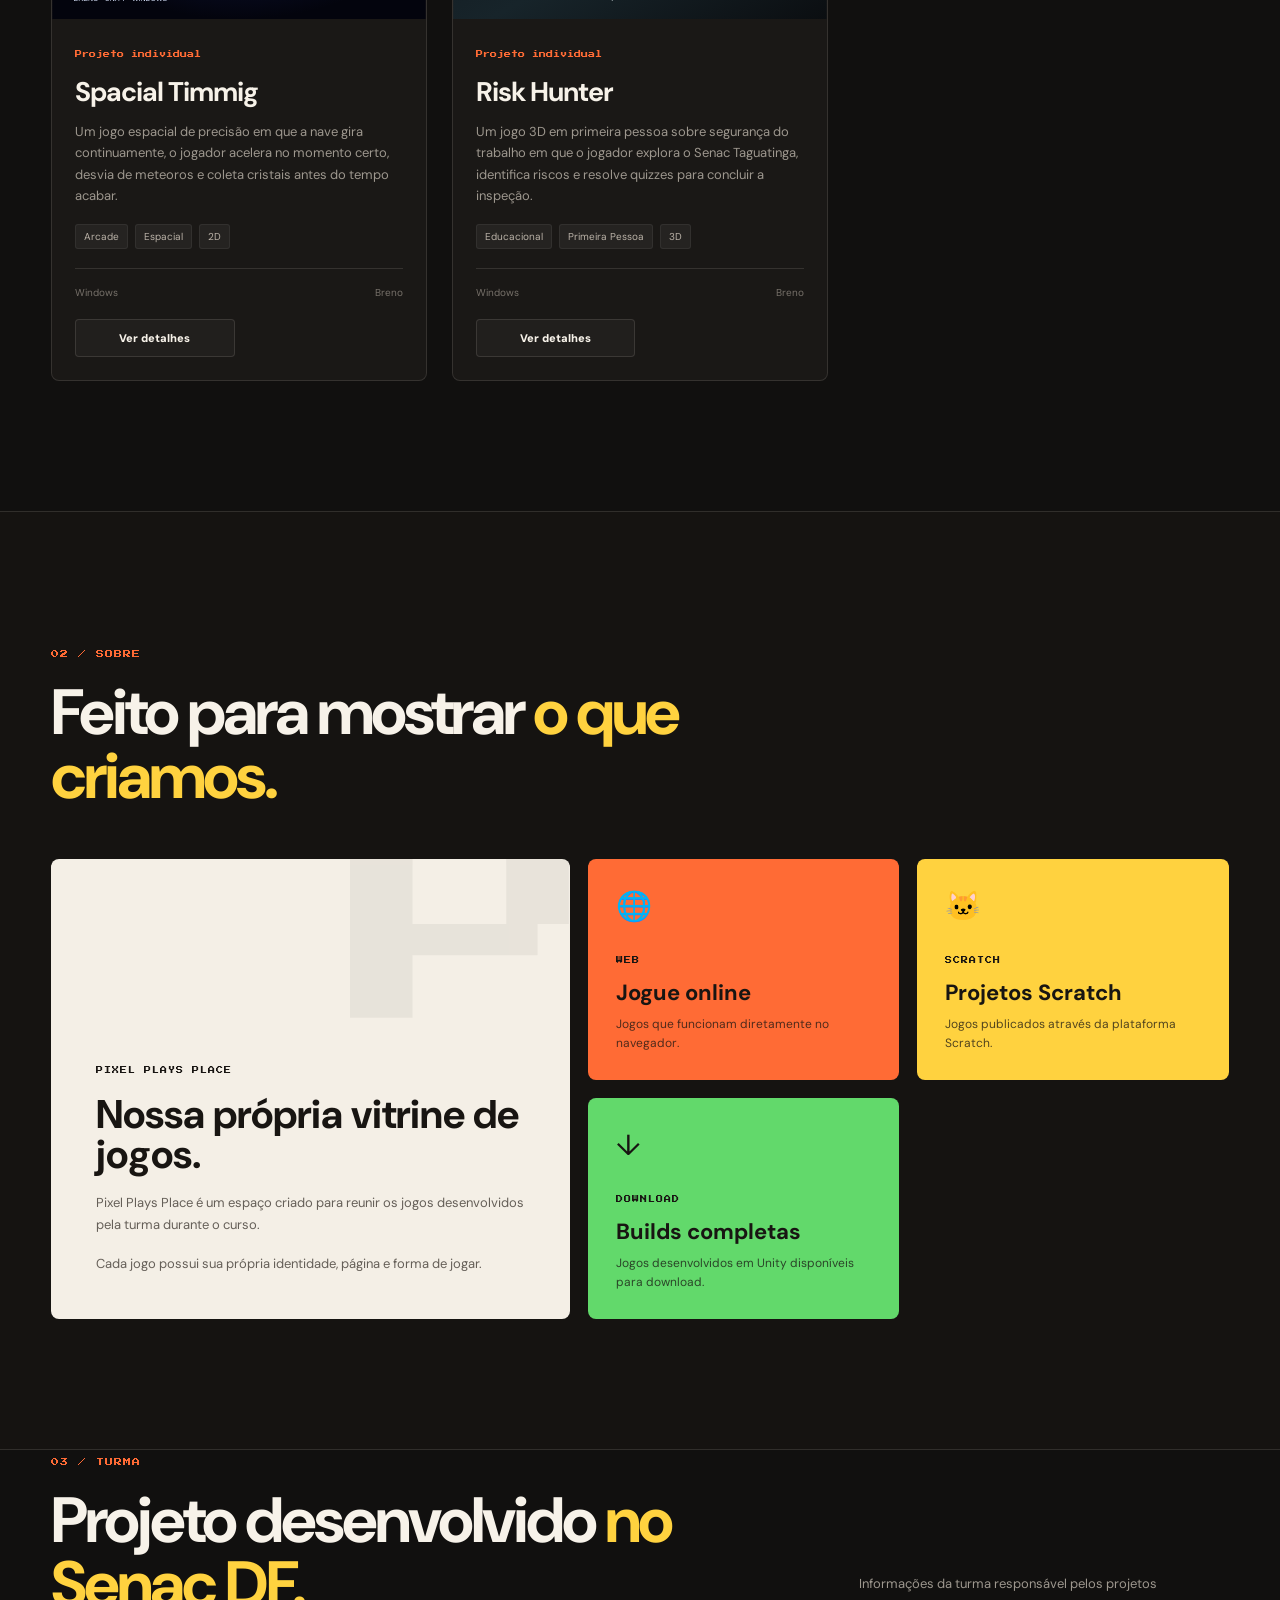
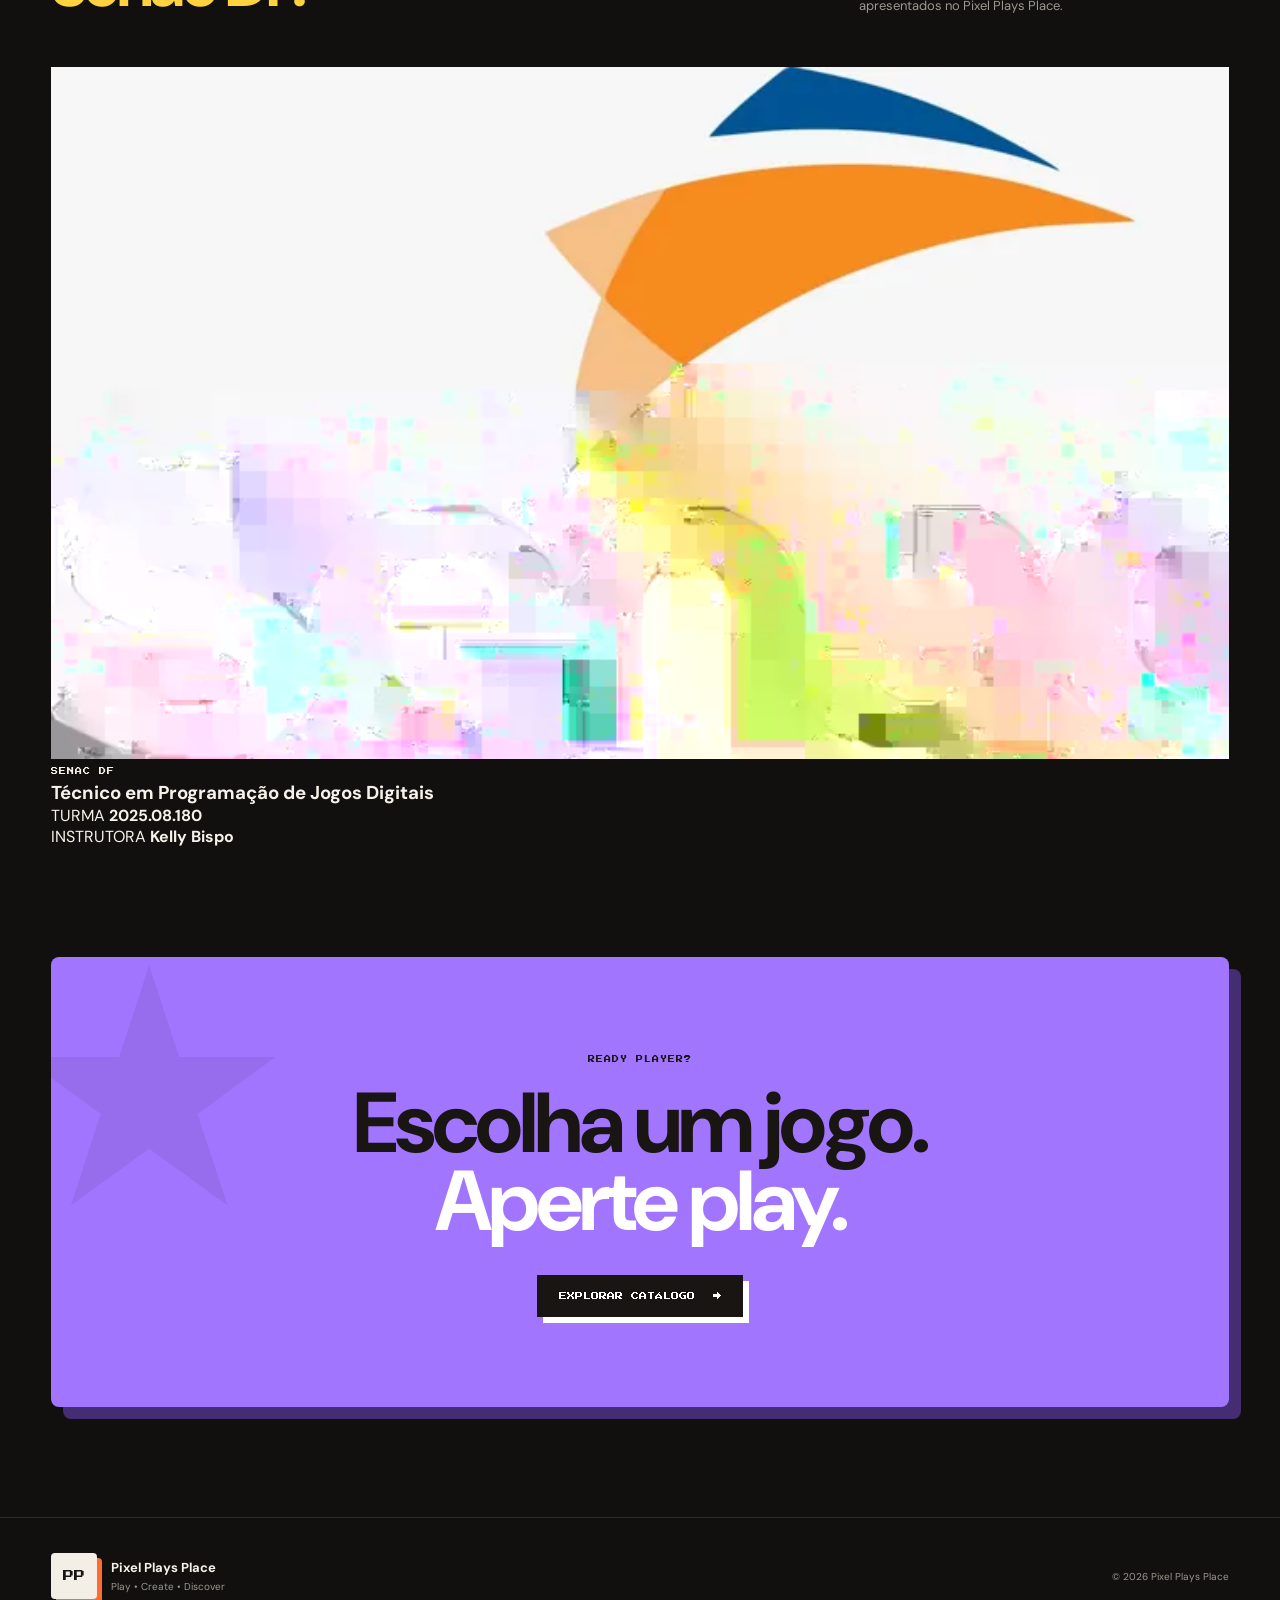
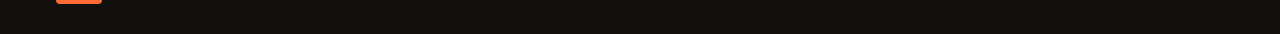
==== commit 607dba8f: "Adiciona informações da turma e instrutora" ====
--- a/index.html
+++ b/index.html
@@ -66,6 +66,10 @@
 
         <a href="#sobre">
           Sobre
+        </a>
+
+        <a href="#turma">
+          Turma
         </a>
 
       </nav>
@@ -551,6 +555,96 @@
 
 
 
+    <!-- TURMA / INSTITUIÇÃO -->
+    <section class="class-section" id="turma">
+
+      <div class="container">
+
+        <div class="section-heading class-heading">
+
+          <div>
+
+            <span class="section-number">
+              03 / TURMA
+            </span>
+
+            <h2>
+              Projeto desenvolvido
+              <span>no Senac DF.</span>
+            </h2>
+
+          </div>
+
+          <p>
+            Informações da turma responsável pelos projetos
+            apresentados no Pixel Plays Place.
+          </p>
+
+        </div>
+
+
+        <div class="class-card">
+
+          <div class="senac-logo-card">
+
+            <img
+              src="assets/logos/senac-df.webp?v=1"
+              alt="Logo do Senac"
+            >
+
+          </div>
+
+
+          <div class="class-info">
+
+            <span class="small-label">
+              SENAC DF
+            </span>
+
+            <h3>
+              Técnico em Programação
+              de Jogos Digitais
+            </h3>
+
+            <div class="class-details">
+
+              <div class="class-detail">
+
+                <span>
+                  TURMA
+                </span>
+
+                <strong>
+                  2025.08.180
+                </strong>
+
+              </div>
+
+
+              <div class="class-detail">
+
+                <span>
+                  INSTRUTORA
+                </span>
+
+                <strong>
+                  Kelly Bispo
+                </strong>
+
+              </div>
+
+            </div>
+
+          </div>
+
+        </div>
+
+      </div>
+
+    </section>
+
+
+
     <!-- FINAL -->
     <section class="final-section">
 
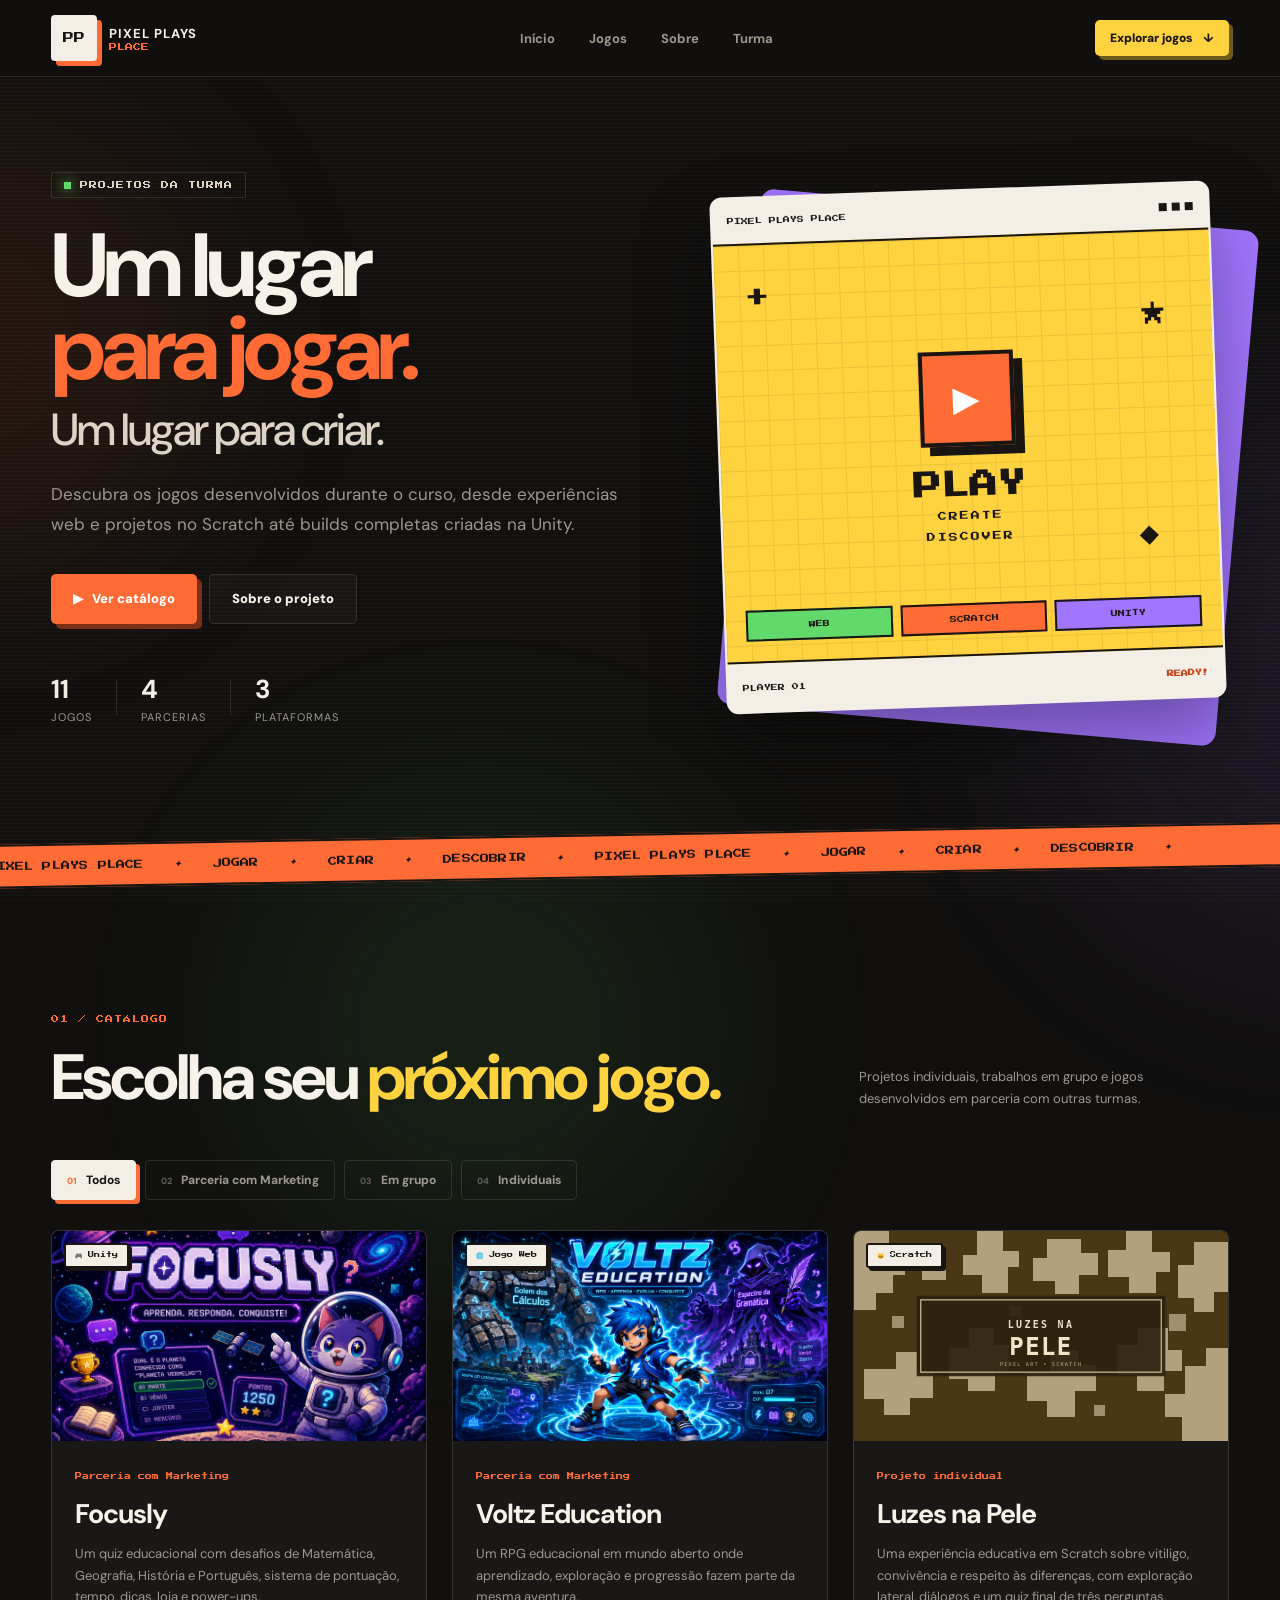
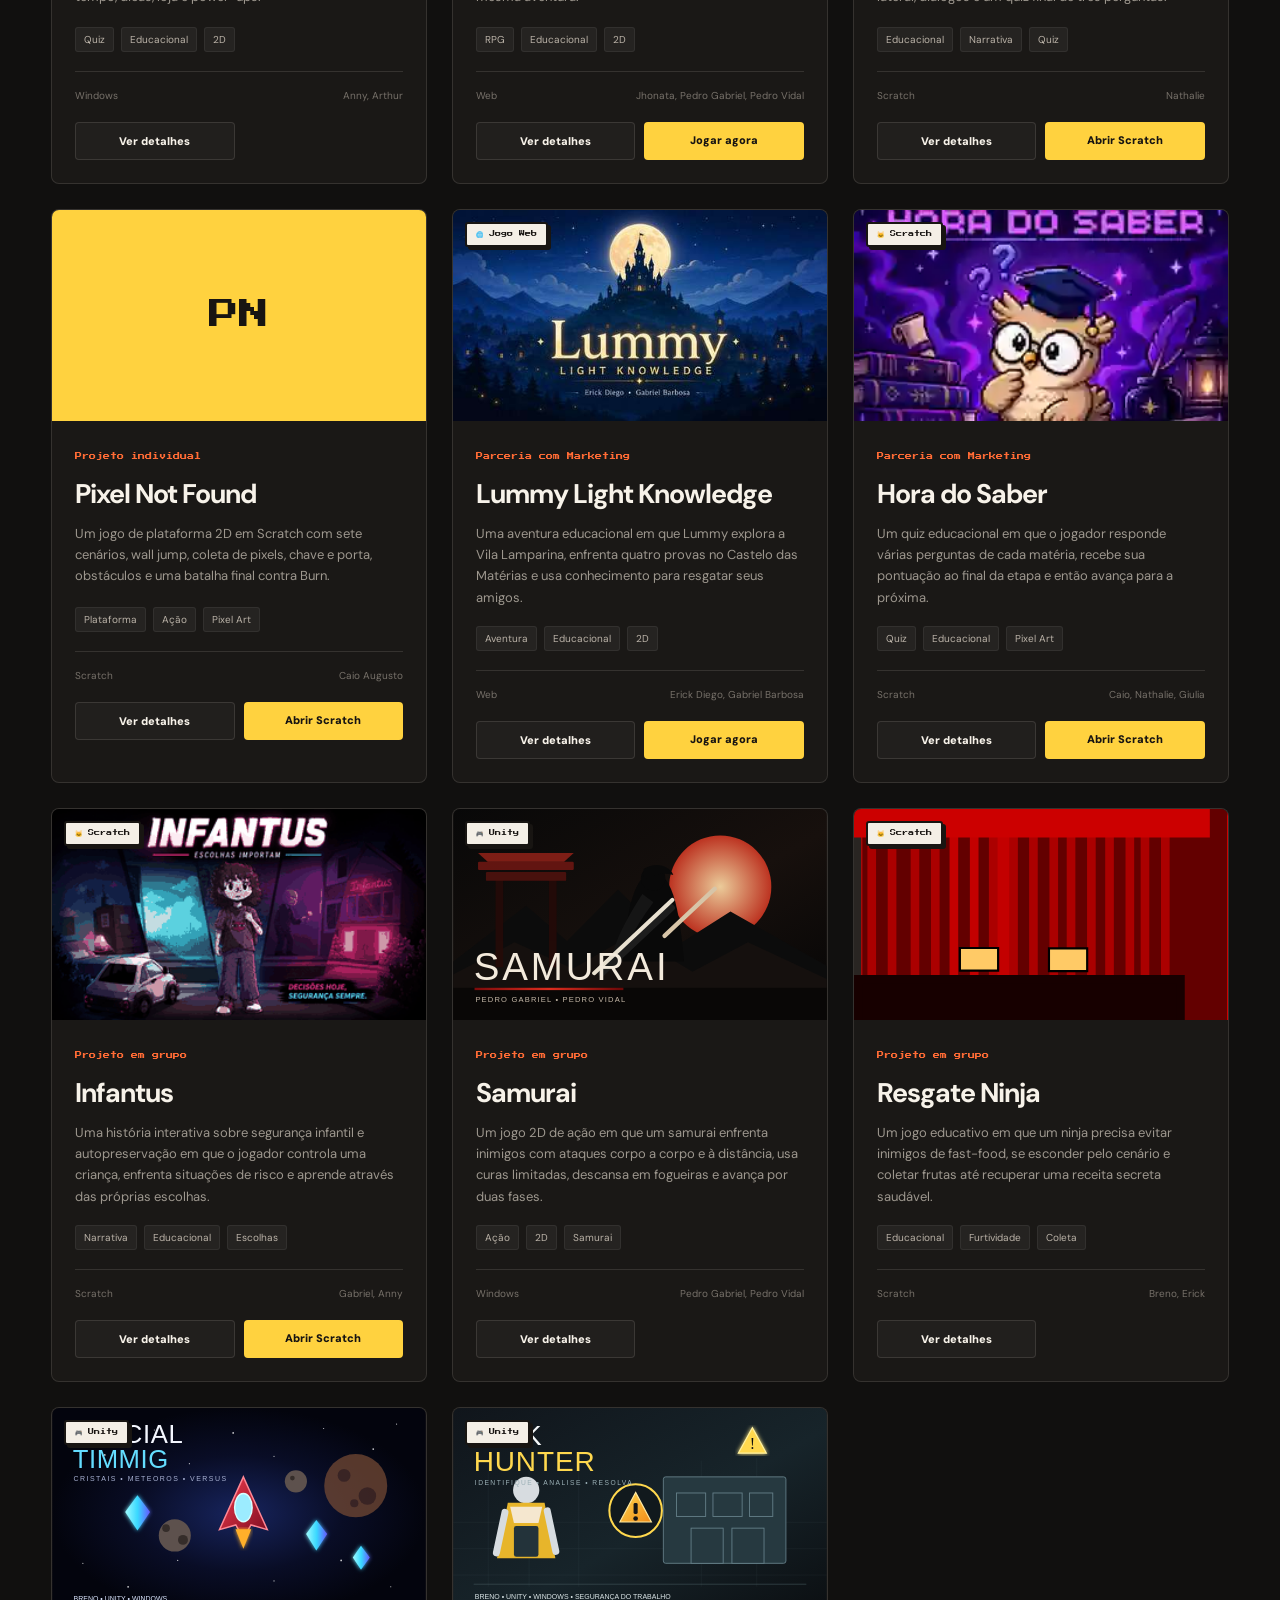
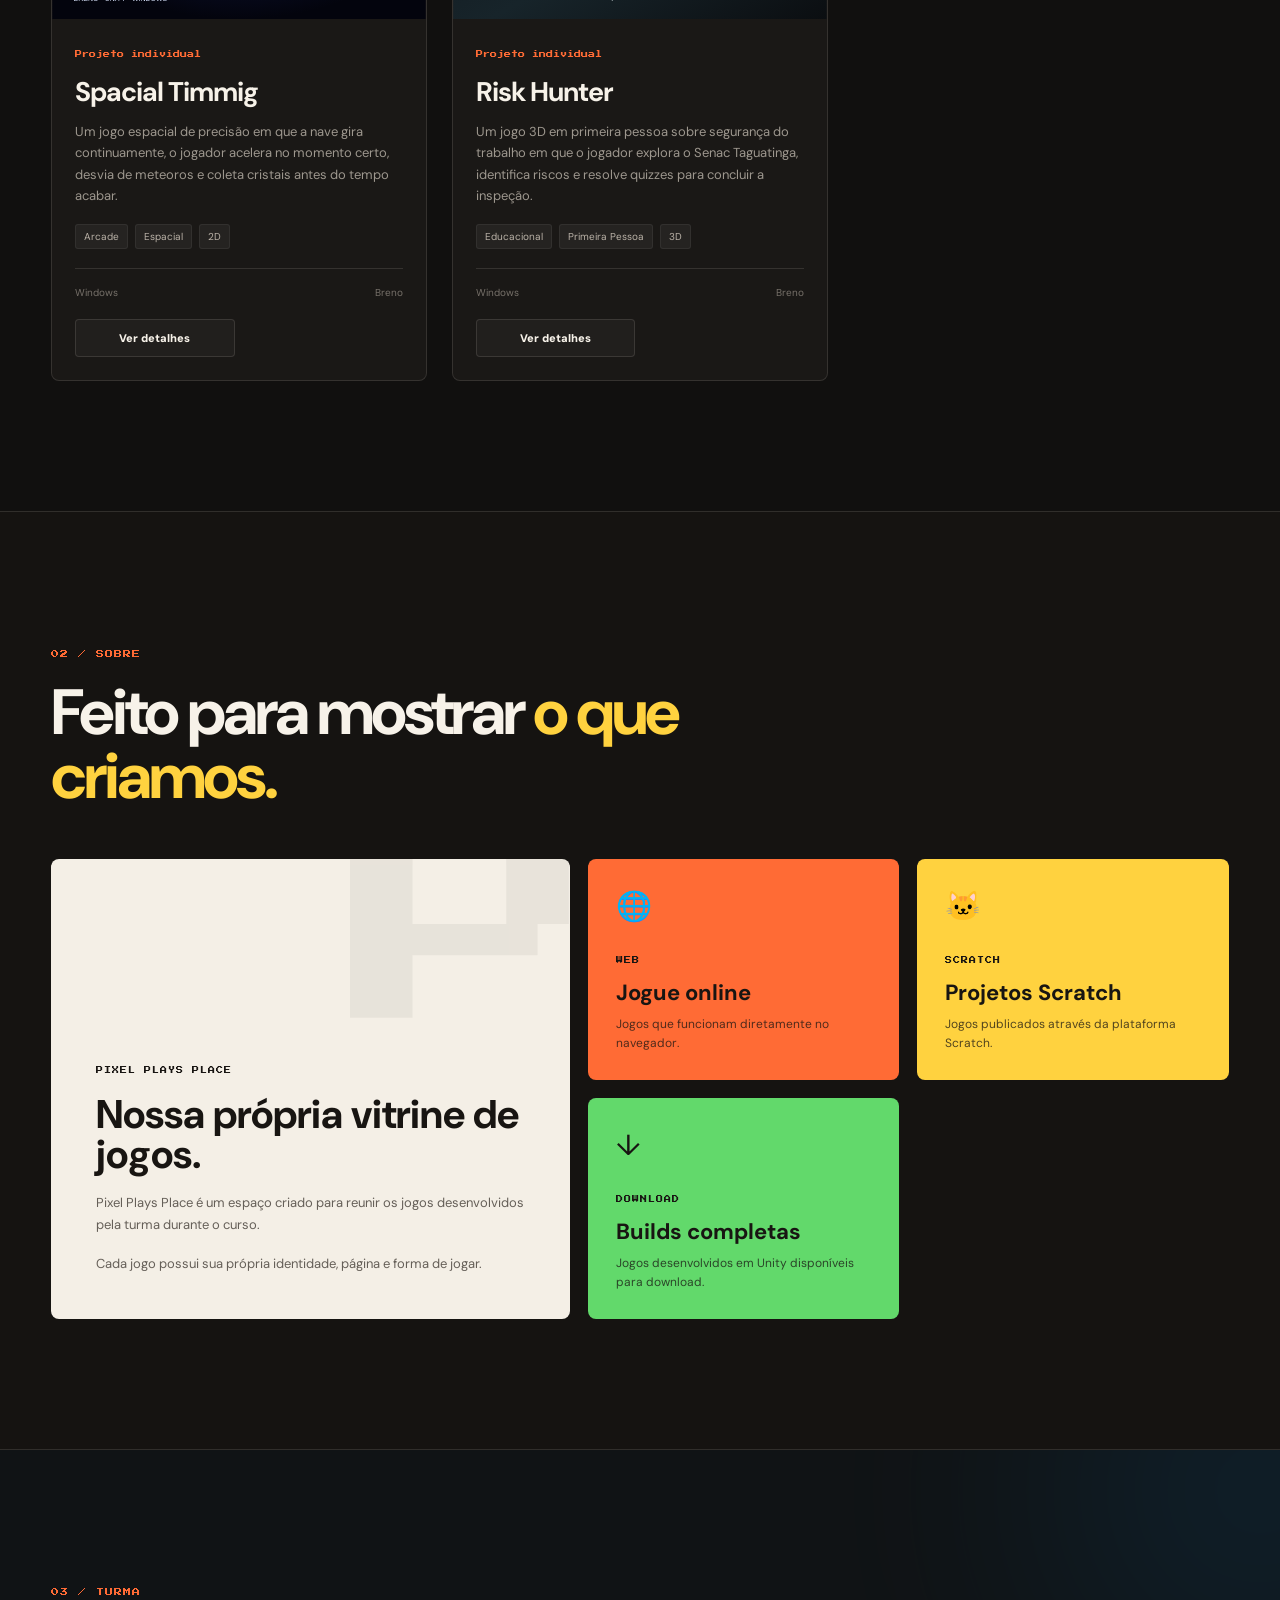
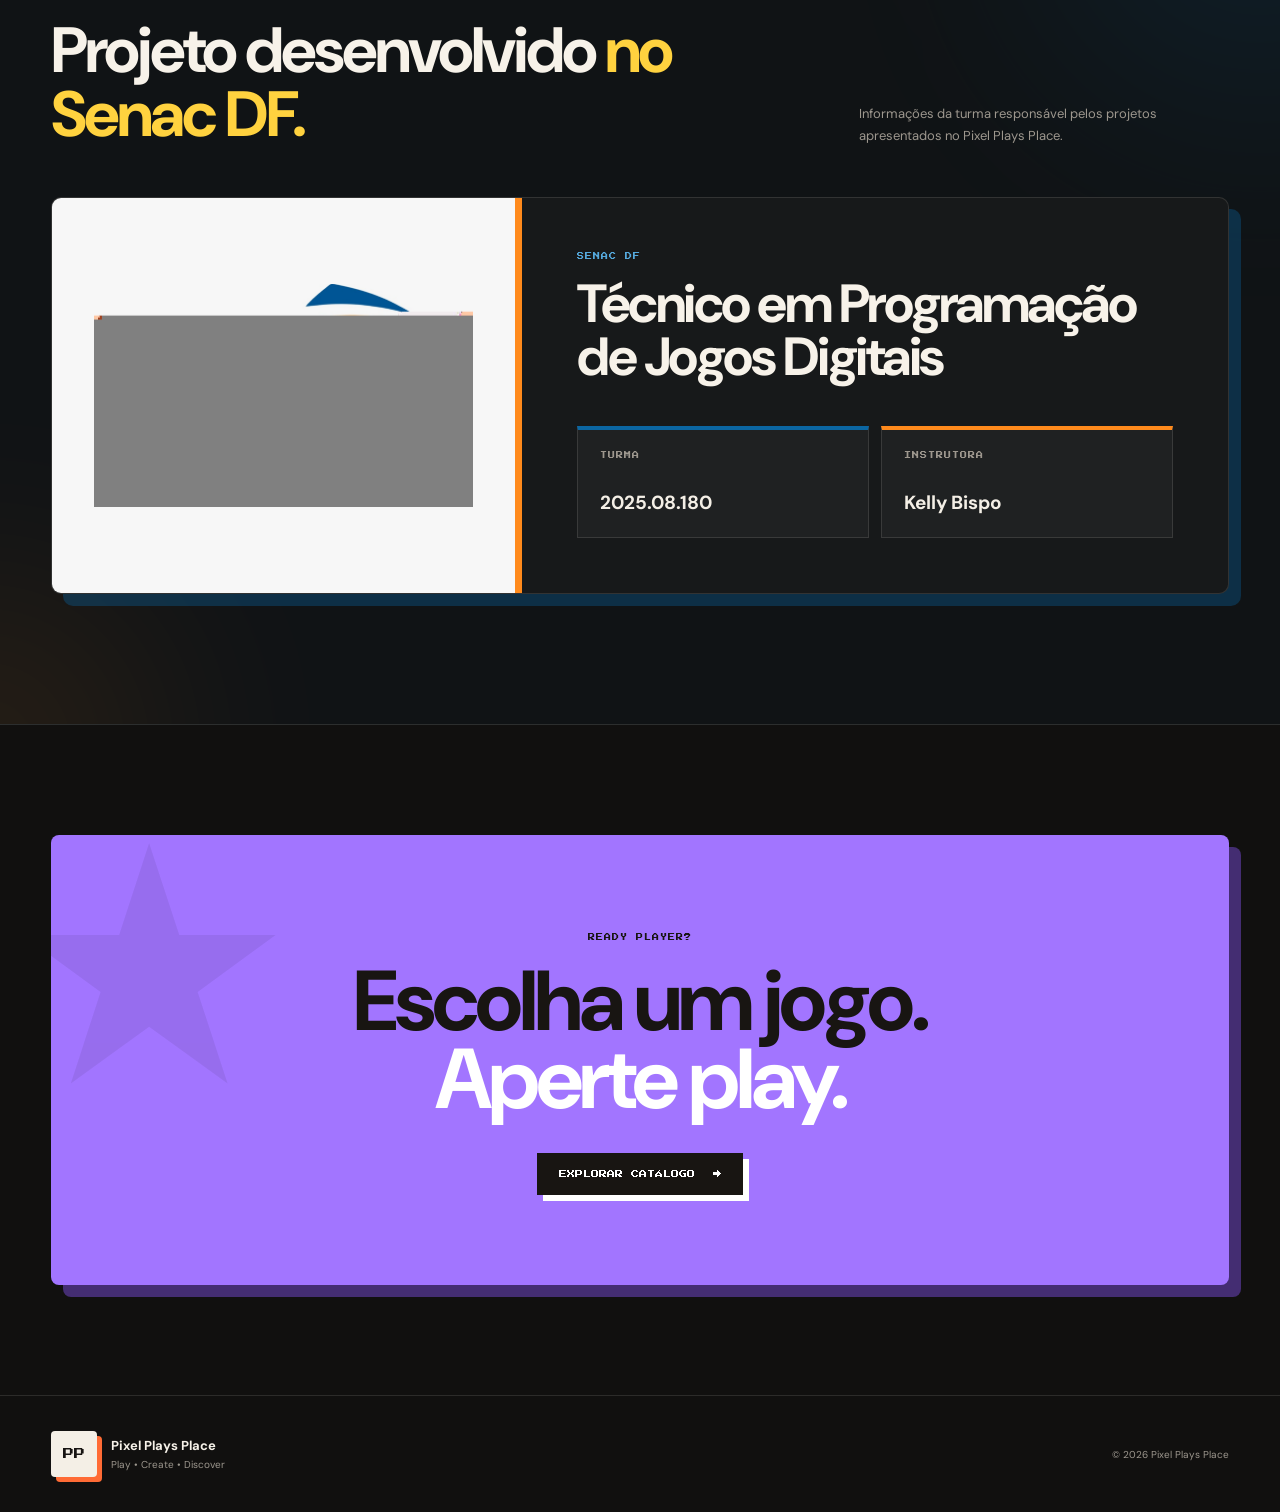
==== commit c3ad9cf1: "Usa logo original do Senac em JPG" ====
--- a/index.html
+++ b/index.html
@@ -588,7 +588,7 @@
           <div class="senac-logo-card">
 
             <img
-              src="assets/logos/senac-df.webp?v=1"
+              src="assets/logos/senac-df.jpg?v=2"
               alt="Logo do Senac"
             >
 
--- a/style.css
+++ b/style.css
@@ -1092,7 +1092,8 @@
 ========================================== */
 
 .games-section,
-.about-section {
+.about-section,
+.class-section {
   padding:
     130px 0;
 }
@@ -1880,6 +1881,265 @@
 }
 
 
+/* ==========================================
+   TURMA / SENAC
+========================================== */
+
+.class-section {
+  position: relative;
+
+  overflow: hidden;
+
+  background:
+    #101315;
+
+  border-bottom:
+    1px solid var(--border);
+}
+
+
+.class-section::before {
+  content: "";
+
+  position: absolute;
+
+  width: 420px;
+  height: 420px;
+
+  right: -190px;
+  top: -170px;
+
+  border-radius: 50%;
+
+  background:
+    #0b66a2;
+
+  filter:
+    blur(120px);
+
+  opacity:
+    0.15;
+}
+
+
+.class-section::after {
+  content: "";
+
+  position: absolute;
+
+  width: 330px;
+  height: 330px;
+
+  left: -180px;
+  bottom: -190px;
+
+  border-radius: 50%;
+
+  background:
+    #ff8a1c;
+
+  filter:
+    blur(110px);
+
+  opacity:
+    0.11;
+}
+
+
+.class-heading {
+  position: relative;
+
+  z-index: 1;
+}
+
+
+.class-card {
+  position: relative;
+
+  z-index: 1;
+
+  display: grid;
+
+  grid-template-columns:
+    minmax(280px, 0.8fr)
+    minmax(0, 1.2fr);
+
+  overflow: hidden;
+
+  min-height:
+    390px;
+
+  border:
+    1px solid var(--border);
+
+  border-radius:
+    10px;
+
+  background:
+    #17191a;
+
+  box-shadow:
+    12px 12px 0
+    rgba(11, 102, 162, 0.35);
+}
+
+
+.senac-logo-card {
+  display: grid;
+
+  place-items: center;
+
+  padding:
+    42px;
+
+  background:
+    #f7f7f7;
+
+  border-right:
+    7px solid
+    #ff8a1c;
+}
+
+
+.senac-logo-card img {
+  width:
+    min(100%, 500px);
+
+  height:
+    auto;
+
+  object-fit:
+    contain;
+}
+
+
+.class-info {
+  padding:
+    55px;
+
+  display: flex;
+
+  flex-direction:
+    column;
+
+  justify-content:
+    center;
+}
+
+
+.class-info .small-label {
+  color:
+    #55a9dd;
+}
+
+
+.class-info h3 {
+  max-width:
+    650px;
+
+  margin-top:
+    18px;
+
+  font-size:
+    clamp(
+      34px,
+      4.2vw,
+      58px
+    );
+
+  line-height:
+    0.98;
+
+  letter-spacing:
+    -2.5px;
+}
+
+
+.class-details {
+  margin-top:
+    42px;
+
+  display: grid;
+
+  grid-template-columns:
+    repeat(
+      2,
+      minmax(0, 1fr)
+    );
+
+  gap:
+    12px;
+}
+
+
+.class-detail {
+  min-height:
+    112px;
+
+  padding:
+    22px;
+
+  display: flex;
+
+  flex-direction:
+    column;
+
+  justify-content:
+    space-between;
+
+  border:
+    1px solid var(--border);
+
+  background:
+    rgba(
+      255,
+      255,
+      255,
+      0.035
+    );
+}
+
+
+.class-detail:first-child {
+  border-top:
+    4px solid #0b66a2;
+}
+
+
+.class-detail:last-child {
+  border-top:
+    4px solid #ff8a1c;
+}
+
+
+.class-detail span {
+  color:
+    var(--text-muted);
+
+  font-family:
+    "Press Start 2P",
+    monospace;
+
+  font-size:
+    7px;
+
+  letter-spacing:
+    1px;
+}
+
+
+.class-detail strong {
+  margin-top:
+    12px;
+
+  color:
+    var(--cream);
+
+  font-size:
+    19px;
+}
+
+
 
 /* ==========================================
    FINAL
@@ -2129,6 +2389,24 @@
       auto;
   }
 
+
+  .class-card {
+    grid-template-columns:
+      1fr;
+  }
+
+
+  .senac-logo-card {
+    min-height:
+      310px;
+
+    border-right:
+      0;
+
+    border-bottom:
+      7px solid #ff8a1c;
+  }
+
 }
 
 
@@ -2205,6 +2483,18 @@
   }
 
 
+  .class-info {
+    padding:
+      34px;
+  }
+
+
+  .class-details {
+    grid-template-columns:
+      1fr;
+  }
+
+
   .footer-content {
     flex-direction:
       column;
@@ -2287,4 +2577,25 @@
       32px;
   }
 
+
+  .senac-logo-card {
+    min-height:
+      240px;
+
+    padding:
+      24px;
+  }
+
+
+  .class-info {
+    padding:
+      28px;
+  }
+
+
+  .class-info h3 {
+    font-size:
+      34px;
+  }
+
 }
